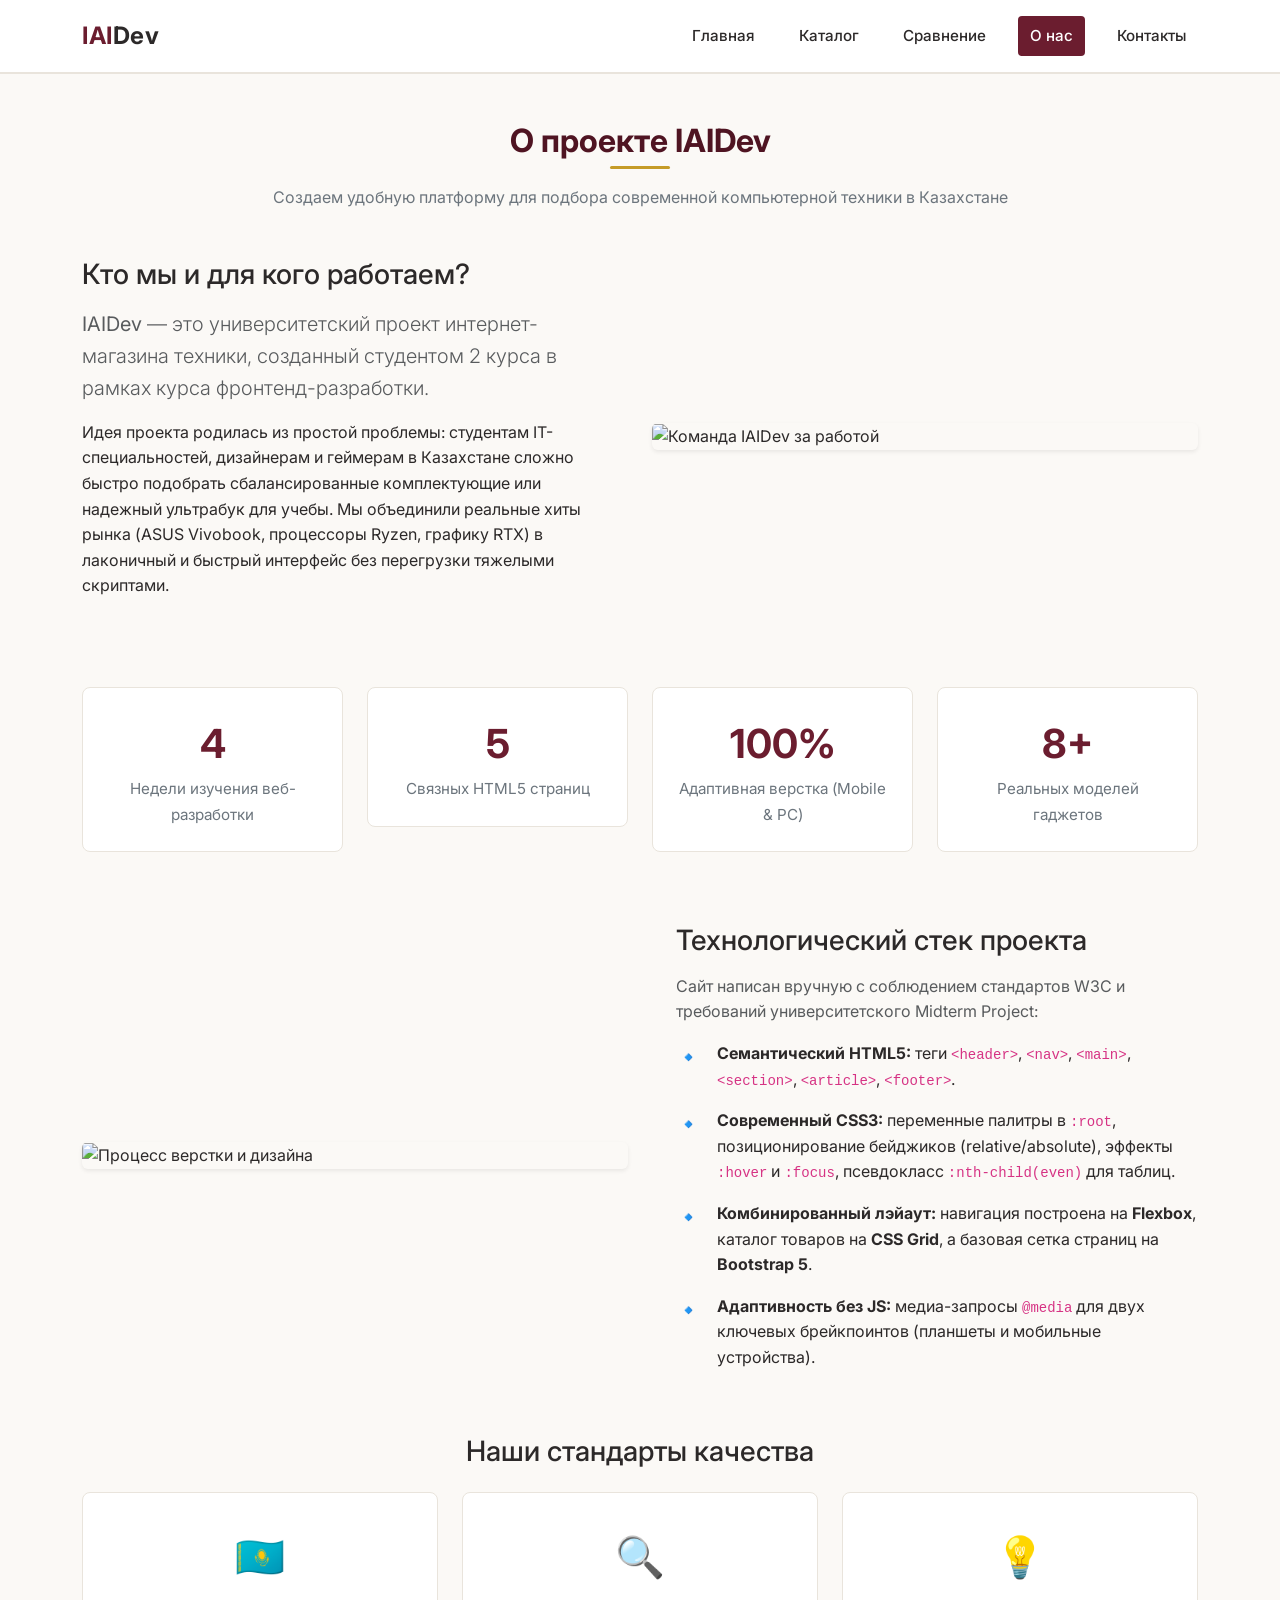
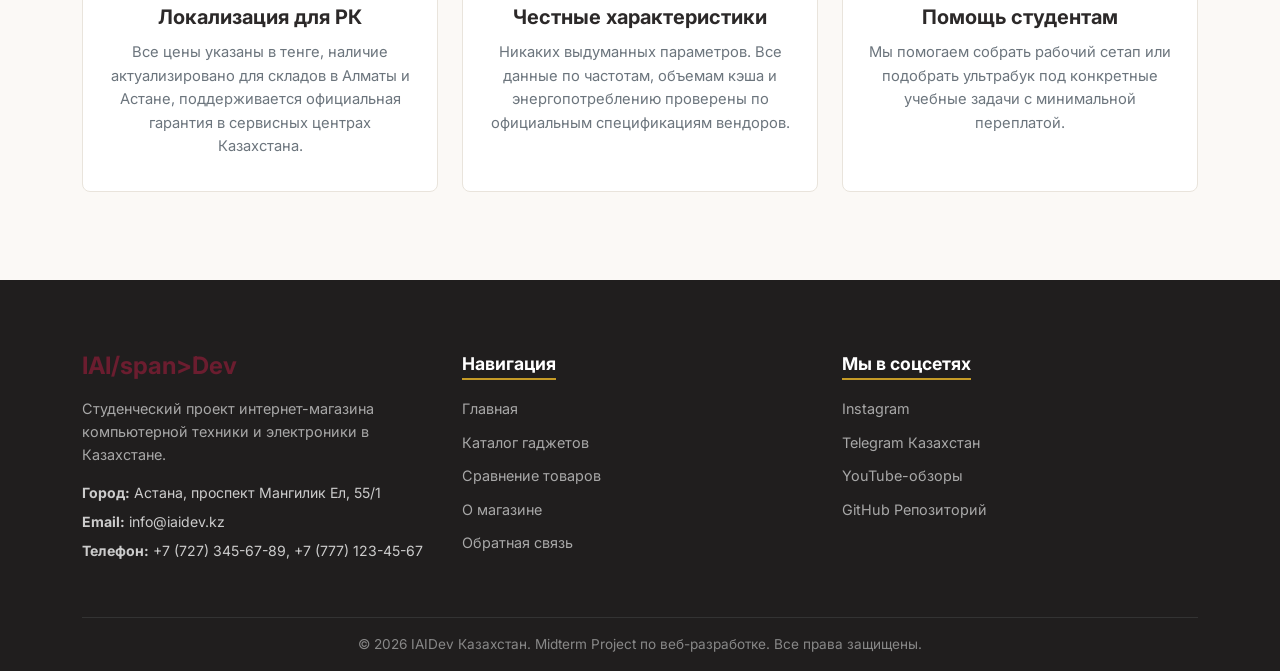
==== about.html @ 17c0a3ce "Add about, contact, comparison pages" ====
<!DOCTYPE html>
<html lang="ru">
<head>
    <meta charset="UTF-8">
    <meta name="viewport" content="width=device-width, initial-scale=1.0">
    <title>О магазине — IAIDev Казахстан</title>
    <link rel="preconnect" href="https://fonts.googleapis.com">
    <link rel="preconnect" href="https://fonts.gstatic.com" crossorigin>
    <link href="https://fonts.googleapis.com/css2?family=Inter:wght@400;500;600;700&display=swap" rel="stylesheet">
    <link href="https://cdn.jsdelivr.net/npm/bootstrap@5.3.3/dist/css/bootstrap.min.css" rel="stylesheet">
    <link rel="stylesheet" href="css/style.css">
</head>
<body>

    <header class="site-header">
        <div class="container header-container">
            <a href="index.html" class="logo">
                <span class="logo-accent">IAI</span>Dev
            </a>
            <nav class="main-nav">
                <ul class="nav-list">
                    <li class="nav-item"><a href="index.html" class="nav-link">Главная</a></li>
                    <li class="nav-item"><a href="catalog.html" class="nav-link">Каталог</a></li>
                    <li class="nav-item"><a href="compare.html" class="nav-link">Сравнение</a></li>
                    <li class="nav-item"><a href="about.html" class="nav-link active">О нас</a></li>
                    <li class="nav-item"><a href="contact.html" class="nav-link">Контакты</a></li>
                </ul>
            </nav>
        </div>
    </header>

    <main class="py-5">
        <div class="container">
            
            <div class="section-heading text-center mb-5">
                <h1 class="section-title">О проекте IAIDev</h1>
                <p class="section-subtitle">
                    Создаем удобную платформу для подбора современной компьютерной техники в Казахстане
                </p>
            </div>

            <section class="about-intro mb-5">
                <div class="row align-items-center g-4">
                    <div class="col-12 col-lg-6">
                        <div class="pe-lg-4">
                            <h2 class="h3 mb-3 text-burgundy">Кто мы и для кого работаем?</h2>
                            <p class="lead text-muted">
                                <strong>IAIDev</strong> — это университетский проект интернет-магазина техники, созданный студентом 2 курса в рамках курса фронтенд-разработки.
                            </p>
                            <p>
                                Идея проекта родилась из простой проблемы: студентам IT-специальностей, дизайнерам и геймерам в Казахстане сложно быстро подобрать сбалансированные комплектующие или надежный ультрабук для учебы. Мы объединили реальные хиты рынка (ASUS Vivobook, процессоры Ryzen, графику RTX) в лаконичный и быстрый интерфейс без перегрузки тяжелыми скриптами.
                            </p>
                        </div>
                    </div>
                    <div class="col-12 col-lg-6">
                        <div class="about-image-wrap rounded overflow-hidden shadow-sm">
                            <img src="https://images.unsplash.com/photo-1522071820081-009f0129c71c?auto=format&fit=crop&w=600&q=80" 
                                 alt="Команда IAIDev за работой" 
                                 class="img-fluid w-100" 
                                 loading="lazy">
                        </div>
                    </div>
                </div>
            </section>

            <section class="project-stats py-4 mb-5">
                <div class="row g-4">
                    <div class="col-6 col-md-3">
                        <div class="stat-box">
                            <span class="stat-number">4</span>
                            <span class="stat-text">Недели изучения веб-разработки</span>
                        </div>
                    </div>
                    <div class="col-6 col-md-3">
                        <div class="stat-box">
                            <span class="stat-number">5</span>
                            <span class="stat-text">Связных HTML5 страниц</span>
                        </div>
                    </div>
                    <div class="col-6 col-md-3">
                        <div class="stat-box">
                            <span class="stat-number">100%</span>
                            <span class="stat-text">Адаптивная верстка (Mobile & PC)</span>
                        </div>
                    </div>
                    <div class="col-6 col-md-3">
                        <div class="stat-box">
                            <span class="stat-number">8+</span>
                            <span class="stat-text">Реальных моделей гаджетов</span>
                        </div>
                    </div>
                </div>
            </section>

            <section class="tech-principles mb-5">
                <div class="row g-4 align-items-center flex-lg-row-reverse">
                    <div class="col-12 col-lg-6">
                        <div class="ps-lg-4">
                            <h2 class="h3 mb-3 text-burgundy">Технологический стек проекта</h2>
                            <p class="text-muted">
                                Сайт написан вручную с соблюдением стандартов W3C и требований университетского Midterm Project:
                            </p>
                            <ul class="list-unstyled">
                                <li class="mb-3 d-flex align-items-start">
                                    <span class="me-3 fs-5">🔹</span>
                                    <div>
                                        <strong>Семантический HTML5:</strong> теги <code>&lt;header&gt;</code>, <code>&lt;nav&gt;</code>, <code>&lt;main&gt;</code>, <code>&lt;section&gt;</code>, <code>&lt;article&gt;</code>, <code>&lt;footer&gt;</code>.
                                    </div>
                                </li>
                                <li class="mb-3 d-flex align-items-start">
                                    <span class="me-3 fs-5">🔹</span>
                                    <div>
                                        <strong>Современный CSS3:</strong> переменные палитры в <code>:root</code>, позиционирование бейджиков (relative/absolute), эффекты <code>:hover</code> и <code>:focus</code>, псевдокласс <code>:nth-child(even)</code> для таблиц.
                                    </div>
                                </li>
                                <li class="mb-3 d-flex align-items-start">
                                    <span class="me-3 fs-5">🔹</span>
                                    <div>
                                        <strong>Комбинированный лэйаут:</strong> навигация построена на <strong>Flexbox</strong>, каталог товаров на <strong>CSS Grid</strong>, а базовая сетка страниц на <strong>Bootstrap 5</strong>.
                                    </div>
                                </li>
                                <li class="mb-3 d-flex align-items-start">
                                    <span class="me-3 fs-5">🔹</span>
                                    <div>
                                        <strong>Адаптивность без JS:</strong> медиа-запросы <code>@media</code> для двух ключевых брейкпоинтов (планшеты и мобильные устройства).
                                    </div>
                                </li>
                            </ul>
                        </div>
                    </div>
                    <div class="col-12 col-lg-6">
                        <div class="about-image-wrap rounded overflow-hidden shadow-sm">
                            <img src="https://images.unsplash.com/photo-1531403009284-440f080d1e12?auto=format&fit=crop&w=600&q=80" 
                                 alt="Процесс верстки и дизайна" 
                                 class="img-fluid w-100" 
                                 loading="lazy">
                        </div>
                    </div>
                </div>
            </section>

            <section class="values-section">
                <div class="section-heading text-center mb-4">
                    <h2 class="h3">Наши стандарты качества</h2>
                </div>
                <div class="row g-4">
                    <div class="col-12 col-md-4">
                        <div class="about-card text-center">
                            <div class="feature-icon">🇰🇿</div>
                            <h3 class="feature-title">Локализация для РК</h3>
                            <p class="feature-text">Все цены указаны в тенге, наличие актуализировано для складов в Алматы и Астане, поддерживается официальная гарантия в сервисных центрах Казахстана.</p>
                        </div>
                    </div>
                    <div class="col-12 col-md-4">
                        <div class="about-card text-center">
                            <div class="feature-icon">🔍</div>
                            <h3 class="feature-title">Честные характеристики</h3>
                            <p class="feature-text">Никаких выдуманных параметров. Все данные по частотам, объемам кэша и энергопотреблению проверены по официальным спецификациям вендоров.</p>
                        </div>
                    </div>
                    <div class="col-12 col-md-4">
                        <div class="about-card text-center">
                            <div class="feature-icon">💡</div>
                            <h3 class="feature-title">Помощь студентам</h3>
                            <p class="feature-text">Мы помогаем собрать рабочий сетап или подобрать ультрабук под конкретные учебные задачи с минимальной переплатой.</p>
                        </div>
                    </div>
                </div>
            </section>

        </div>
    </main>

    <footer class="site-footer">
        <div class="container">
            <div class="row g-4 py-5">
                <div class="col-12 col-md-4">
                    <h4 class="footer-brand"><span class="logo-accent">IAI/span>Dev</h4>
                    <p class="footer-desc">
                        Студенческий проект интернет-магазина компьютерной техники и электроники в Казахстане.
                    </p>
                    <p class="footer-contact"><strong>Город:</strong> Астана, проспект Мангилик Ел, 55/1</p>
                    <p class="footer-contact"><strong>Email:</strong> info@iaidev.kz</p>
                    <p class="footer-contact"><strong>Телефон:</strong> +7 (727) 345-67-89, +7 (777) 123-45-67</p>
                </div>
                <div class="col-6 col-md-4">
                    <h5 class="footer-title">Навигация</h5>
                    <ul class="footer-links">
                        <li><a href="index.html">Главная</a></li>
                        <li><a href="catalog.html">Каталог гаджетов</a></li>
                        <li><a href="compare.html">Сравнение товаров</a></li>
                        <li><a href="about.html">О магазине</a></li>
                        <li><a href="contact.html">Обратная связь</a></li>
                    </ul>
                </div>
                <div class="col-6 col-md-4">
                    <h5 class="footer-title">Мы в соцсетях</h5>
                    <ul class="footer-links">
                        <li><a href="https://instagram.com" target="_blank" rel="noopener">Instagram</a></li>
                        <li><a href="https://t.me" target="_blank" rel="noopener">Telegram Казахстан</a></li>
                        <li><a href="https://youtube.com" target="_blank" rel="noopener">YouTube-обзоры</a></li>
                        <li><a href="https://github.com" target="_blank" rel="noopener">GitHub Репозиторий</a></li>
                    </ul>
                </div>
            </div>
            <div class="footer-bottom text-center py-3">
                <p class="mb-0">© 2026 IAIDev Казахстан. Midterm Project по веб-разработке. Все права защищены.</p>
            </div>
        </div>
    </footer>

</body>
</html>
---- css/style.css ----
/* ==========================================================================
   1. ПЕРЕМЕННЫЕ И БАЗОВЫЕ НАСТРОЙКИ
   ========================================================================== */
:root {
    /* Цветовая палитра проекта */
    --color-primary: #6b1d2f;        /* Благородный бургунди */
    --color-primary-dark: #4f1422;   /* Темный бургунди для hover-состояний */
    --color-accent: #c59b27;         /* Песочно-золотой акцент */
    --color-bg-light: #fbf9f6;       /* Мягкий светлый/кремовый фон */
    --color-text-dark: #2c2929;      /* Глубокий темно-серый цвет для чтения */
    --color-text-muted: #6c757d;     /* Приглушенный серый текст */
    --color-border: #e9e4dc;         /* Цвет рамок и разделителей */
    --color-white: #ffffff;          /* Чистый белый цвет */

    /* Типографика и геометрия */
    --font-main: 'Inter', sans-serif;
    --border-radius: 8px;
    --transition-speed: 0.25s;
}

/* Сброс и базовые стили документа */
*, *::before, *::after {
    box-sizing: border-box;
}

body {
    font-family: var(--font-main);
    color: var(--color-text-dark);
    background-color: var(--color-bg-light);
    line-height: 1.6;
    margin: 0;
    padding: 0;
}

/* Заголовки */
h1, h2, h3, h4, h5, h6 {
    color: var(--color-text-dark);
    font-weight: 700;
}

a {
    color: var(--color-primary);
    text-decoration: none;
    transition: color var(--transition-speed) ease;
}

a:hover, a:focus {
    color: var(--color-primary-dark);
}

/* ==========================================================================
   2. ШАПКА И НАВИГАЦИЯ (FLEXBOX)
   ========================================================================== */
.site-header {
    background-color: var(--color-white);
    border-bottom: 2px solid var(--color-border);
    position: sticky;
    top: 0;
    z-index: 1000;
}

/* Flex-контейнер для логотипа и меню */
.header-container {
    display: flex;
    justify-content: space-between;
    align-items: center;
    padding-top: 1rem;
    padding-bottom: 1rem;
}

.logo {
    font-size: 1.5rem;
    font-weight: 700;
    color: var(--color-text-dark);
    letter-spacing: 0.5px;
}

.logo:hover {
    color: var(--color-text-dark);
}

.logo-accent {
    color: var(--color-primary);
}

/* Flex-меню навигации */
.nav-list {
    display: flex;
    list-style: none;
    margin: 0;
    padding: 0;
    gap: 1.25rem;
    align-items: center;
}

.nav-link {
    font-size: 0.95rem;
    font-weight: 500;
    color: var(--color-text-dark);
    padding: 0.5rem 0.75rem;
    border-radius: 4px;
    transition: all var(--transition-speed) ease;
}

.nav-link:hover, 
.nav-link:focus {
    color: var(--color-primary);
    background-color: rgba(107, 29, 47, 0.08);
}

.nav-link.active {
    color: var(--color-white);
    background-color: var(--color-primary);
}

/* ==========================================================================
   3. КНОПКИ (BUTTONS)
   ========================================================================== */
.btn-burgundy {
    background-color: var(--color-primary);
    color: var(--color-white);
    border: 2px solid var(--color-primary);
    border-radius: var(--border-radius);
    padding: 0.6rem 1.4rem;
    font-weight: 600;
    display: inline-block;
    transition: all var(--transition-speed) ease;
}

.btn-burgundy:hover, 
.btn-burgundy:focus {
    background-color: var(--color-primary-dark);
    border-color: var(--color-primary-dark);
    color: var(--color-white);
    transform: translateY(-2px);
    box-shadow: 0 4px 10px rgba(107, 29, 47, 0.25);
}

.btn-outline-burgundy {
    background-color: transparent;
    color: var(--color-primary);
    border: 2px solid var(--color-primary);
    border-radius: var(--border-radius);
    padding: 0.6rem 1.4rem;
    font-weight: 600;
    display: inline-block;
    transition: all var(--transition-speed) ease;
}

.btn-outline-burgundy:hover, 
.btn-outline-burgundy:focus {
    background-color: var(--color-primary);
    color: var(--color-white);
    transform: translateY(-2px);
    box-shadow: 0 4px 10px rgba(107, 29, 47, 0.2);
}

/* ==========================================================================
   4. СЕКЦИИ И ТИПОГРАФИКА
   ========================================================================== */
.hero-section {
    background: linear-gradient(135deg, rgba(107, 29, 47, 0.08) 0%, rgba(197, 155, 39, 0.08) 100%);
    padding: 5rem 1rem;
    border-bottom: 1px solid var(--color-border);
}

.hero-title {
    font-size: 2.75rem;
    margin-bottom: 1rem;
    color: var(--color-primary-dark);
}

.hero-subtitle {
    font-size: 1.2rem;
    color: var(--color-text-muted);
    max-width: 650px;
    margin: 0 auto 2rem auto;
}

.hero-actions {
    display: flex;
    gap: 1rem;
    justify-content: center;
    flex-wrap: wrap;
}

.section-title {
    font-size: 2rem;
    color: var(--color-primary-dark);
    position: relative;
    display: inline-block;
    padding-bottom: 0.5rem;
}

.section-title::after {
    content: '';
    position: absolute;
    bottom: 0;
    left: 50%;
    transform: translateX(-50%);
    width: 60px;
    height: 3px;
    background-color: var(--color-accent);
    border-radius: 2px;
}

.section-subtitle {
    color: var(--color-text-muted);
    font-size: 1rem;
    margin-top: 0.5rem;
}

/* ==========================================================================
   5. КАРТОЧКА ТОВАРА И ПОЗИЦИОНИРОВАНИЕ (RELATIVE / ABSOLUTE)
   ========================================================================== */
.product-card {
    position: relative; /* Для абсолютного позиционирования бейджа */
    background-color: var(--color-white);
    border: 1px solid var(--color-border);
    border-radius: var(--border-radius);
    padding: 1.25rem;
    display: flex;
    flex-direction: column;
    height: 100%;
    transition: transform var(--transition-speed) ease, box-shadow var(--transition-speed) ease;
}

.product-card:hover {
    transform: translateY(-5px);
    box-shadow: 0 8px 20px rgba(0, 0, 0, 0.08);
}

/* Бейджики: абсолютное позиционирование */
.product-badge {
    position: absolute;
    top: 15px;
    left: 15px;
    z-index: 5;
    padding: 0.3rem 0.6rem;
    font-size: 0.75rem;
    font-weight: 700;
    letter-spacing: 0.5px;
    border-radius: 4px;
    text-transform: uppercase;
}

.badge-hit {
    background-color: var(--color-primary);
    color: var(--color-white);
}

.badge-sale {
    background-color: var(--color-accent);
    color: var(--color-white);
}

.product-image-wrap {
    overflow: hidden;
    border-radius: 6px;
    background-color: #f4f4f4;
    text-align: center;
    margin-bottom: 1rem;
}

.product-image {
    width: 100%;
    height: 200px;
    object-fit: cover;
    transition: transform var(--transition-speed) ease;
}

.product-card:hover .product-image {
    transform: scale(1.03);
}

.product-info {
    display: flex;
    flex-direction: column;
    flex-grow: 1;
}

.product-category {
    font-size: 0.8rem;
    color: var(--color-accent);
    text-transform: uppercase;
    font-weight: 600;
    margin-bottom: 0.25rem;
}

.product-title {
    font-size: 1.15rem;
    margin-bottom: 0.5rem;
}

.product-desc {
    font-size: 0.88rem;
    color: var(--color-text-muted);
    flex-grow: 1;
    margin-bottom: 1rem;
}

.product-footer {
    display: flex;
    justify-content: space-between;
    align-items: center;
    margin-top: auto;
    padding-top: 0.75rem;
    border-top: 1px dashed var(--color-border);
}

.product-price {
    font-size: 1.25rem;
    font-weight: 700;
    color: var(--color-primary);
}

/* ==========================================================================
   6. СЕТКА КАТАЛОГА (CSS GRID)
   ========================================================================== */
.catalog-grid {
    display: grid;
    grid-template-columns: repeat(auto-fill, minmax(260px, 1fr));
    gap: 1.75rem;
}

.filter-badge-list {
    display: flex;
    gap: 0.5rem;
    flex-wrap: wrap;
    margin-bottom: 2rem;
}

.filter-badge {
    padding: 0.4rem 1rem;
    border-radius: 20px;
    border: 1px solid var(--color-border);
    background-color: var(--color-white);
    font-size: 0.85rem;
    font-weight: 500;
    color: var(--color-text-dark);
    cursor: pointer;
    transition: all var(--transition-speed) ease;
}

.filter-badge:hover, 
.filter-badge.active {
    background-color: var(--color-primary);
    color: var(--color-white);
    border-color: var(--color-primary);
}

/* ==========================================================================
   7. ТАБЛИЦА СРАВНЕНИЯ (:NTH-CHILD)
   ========================================================================== */
.compare-table-wrapper {
    background-color: var(--color-white);
    border-radius: var(--border-radius);
    border: 1px solid var(--color-border);
    overflow-x: auto;
    box-shadow: 0 4px 12px rgba(0, 0, 0, 0.03);
}

.compare-table {
    width: 100%;
    margin-bottom: 0;
    border-collapse: collapse;
}

.compare-table th, 
.compare-table td {
    padding: 1rem 1.25rem;
    vertical-align: middle;
    border: 1px solid var(--color-border);
}

.compare-table thead th {
    background-color: var(--color-primary);
    color: var(--color-white);
    font-weight: 600;
    text-align: center;
}

.compare-table thead th:first-child {
    text-align: left;
    background-color: var(--color-primary-dark);
}

/* Эффект чередования строк (:nth-child) */
.compare-table tbody tr:nth-child(even) {
    background-color: rgba(107, 29, 47, 0.03);
}

.compare-table tbody tr:hover {
    background-color: rgba(197, 155, 39, 0.08);
}

.param-title {
    font-weight: 600;
    color: var(--color-text-dark);
    background-color: var(--color-bg-light);
}

/* ==========================================================================
   8. ФОРМА ОБРАТНОЙ СВЯЗИ (:FOCUS)
   ========================================================================== */
.contact-card {
    background-color: var(--color-white);
    border: 1px solid var(--color-border);
    border-radius: var(--border-radius);
    padding: 2.5rem;
    box-shadow: 0 4px 15px rgba(0, 0, 0, 0.04);
}

.form-label {
    font-weight: 600;
    font-size: 0.9rem;
    margin-bottom: 0.4rem;
}

.form-control, .form-select {
    border: 1px solid var(--color-border);
    border-radius: 6px;
    padding: 0.65rem 0.9rem;
    font-size: 0.95rem;
    transition: border-color var(--transition-speed) ease, box-shadow var(--transition-speed) ease;
}

/* Стилизация :focus для полей формы */
.form-control:focus, 
.form-select:focus {
    border-color: var(--color-primary);
    box-shadow: 0 0 0 0.2rem rgba(107, 29, 47, 0.2);
    outline: none;
}

/* ==========================================================================
   9. БЛОКИ ПРЕИМУЩЕСТВ И «О НАС»
   ========================================================================== */
.feature-box, .about-card {
    background-color: var(--color-white);
    border: 1px solid var(--color-border);
    border-radius: var(--border-radius);
    padding: 2rem 1.5rem;
    height: 100%;
    transition: transform var(--transition-speed) ease;
}

.feature-box:hover, .about-card:hover {
    transform: translateY(-4px);
}

.feature-icon {
    font-size: 2.5rem;
    margin-bottom: 1rem;
}

.feature-title {
    font-size: 1.25rem;
    margin-bottom: 0.75rem;
}

.feature-text {
    color: var(--color-text-muted);
    font-size: 0.92rem;
    margin-bottom: 0;
}

/* Статистика на странице «О нас» */
.stat-box {
    text-align: center;
    padding: 1.5rem;
    background-color: var(--color-white);
    border: 1px solid var(--color-border);
    border-radius: var(--border-radius);
}

.stat-number {
    font-size: 2.5rem;
    font-weight: 700;
    color: var(--color-primary);
    display: block;
}

.stat-text {
    font-size: 0.95rem;
    color: var(--color-text-muted);
}

/* ==========================================================================
   10. ПОДВАЛ (FOOTER)
   ========================================================================== */
.site-footer {
    background-color: #201e1e;
    color: #e5e5e5;
    margin-top: 4rem;
}

.footer-brand {
    color: var(--color-white);
    margin-bottom: 1rem;
}

.footer-desc {
    color: #a8a8a8;
    font-size: 0.9rem;
}

.footer-contact {
    color: #cccccc;
    font-size: 0.88rem;
    margin-bottom: 0.4rem;
}

.footer-title {
    color: var(--color-white);
    font-size: 1.1rem;
    margin-bottom: 1rem;
    border-bottom: 2px solid var(--color-accent);
    display: inline-block;
    padding-bottom: 0.25rem;
}

.footer-links {
    list-style: none;
    padding: 0;
    margin: 0;
}

.footer-links li {
    margin-bottom: 0.5rem;
}

.footer-links a {
    color: #a8a8a8;
    font-size: 0.9rem;
    transition: color var(--transition-speed) ease;
}

.footer-links a:hover, 
.footer-links a:focus {
    color: var(--color-accent);
    padding-left: 4px;
}

.footer-bottom {
    border-top: 1px solid #333333;
    color: #888888;
    font-size: 0.85rem;
}

/* ==========================================================================
   11. КАСТОМНЫЕ МЕДИА-ЗАПРОСЫ (@MEDIA BREAKPOINTS)
   ========================================================================== */

/* Брейкпоинт 1: Планшеты (экраны до 768px) */
@media (max-width: 768px) {
    .header-container {
        flex-direction: column;
        gap: 1rem;
        text-align: center;
    }

    .nav-list {
        flex-wrap: wrap;
        justify-content: center;
        gap: 0.5rem;
    }

    .hero-title {
        font-size: 2rem;
    }

    .hero-subtitle {
        font-size: 1rem;
    }

    .hero-actions {
        flex-direction: column;
        align-items: stretch;
    }

    .contact-card {
        padding: 1.5rem;
    }
}

/* Брейкпоинт 2: Смартфоны (экраны до 576px) */
@media (max-width: 576px) {
    .section-title {
        font-size: 1.6rem;
    }

    .nav-link {
        font-size: 0.85rem;
        padding: 0.4rem 0.6rem;
    }

    .product-price {
        font-size: 1.1rem;
    }

    .btn-burgundy, .btn-outline-burgundy {
        width: 100%;
        text-align: center;
    }
}
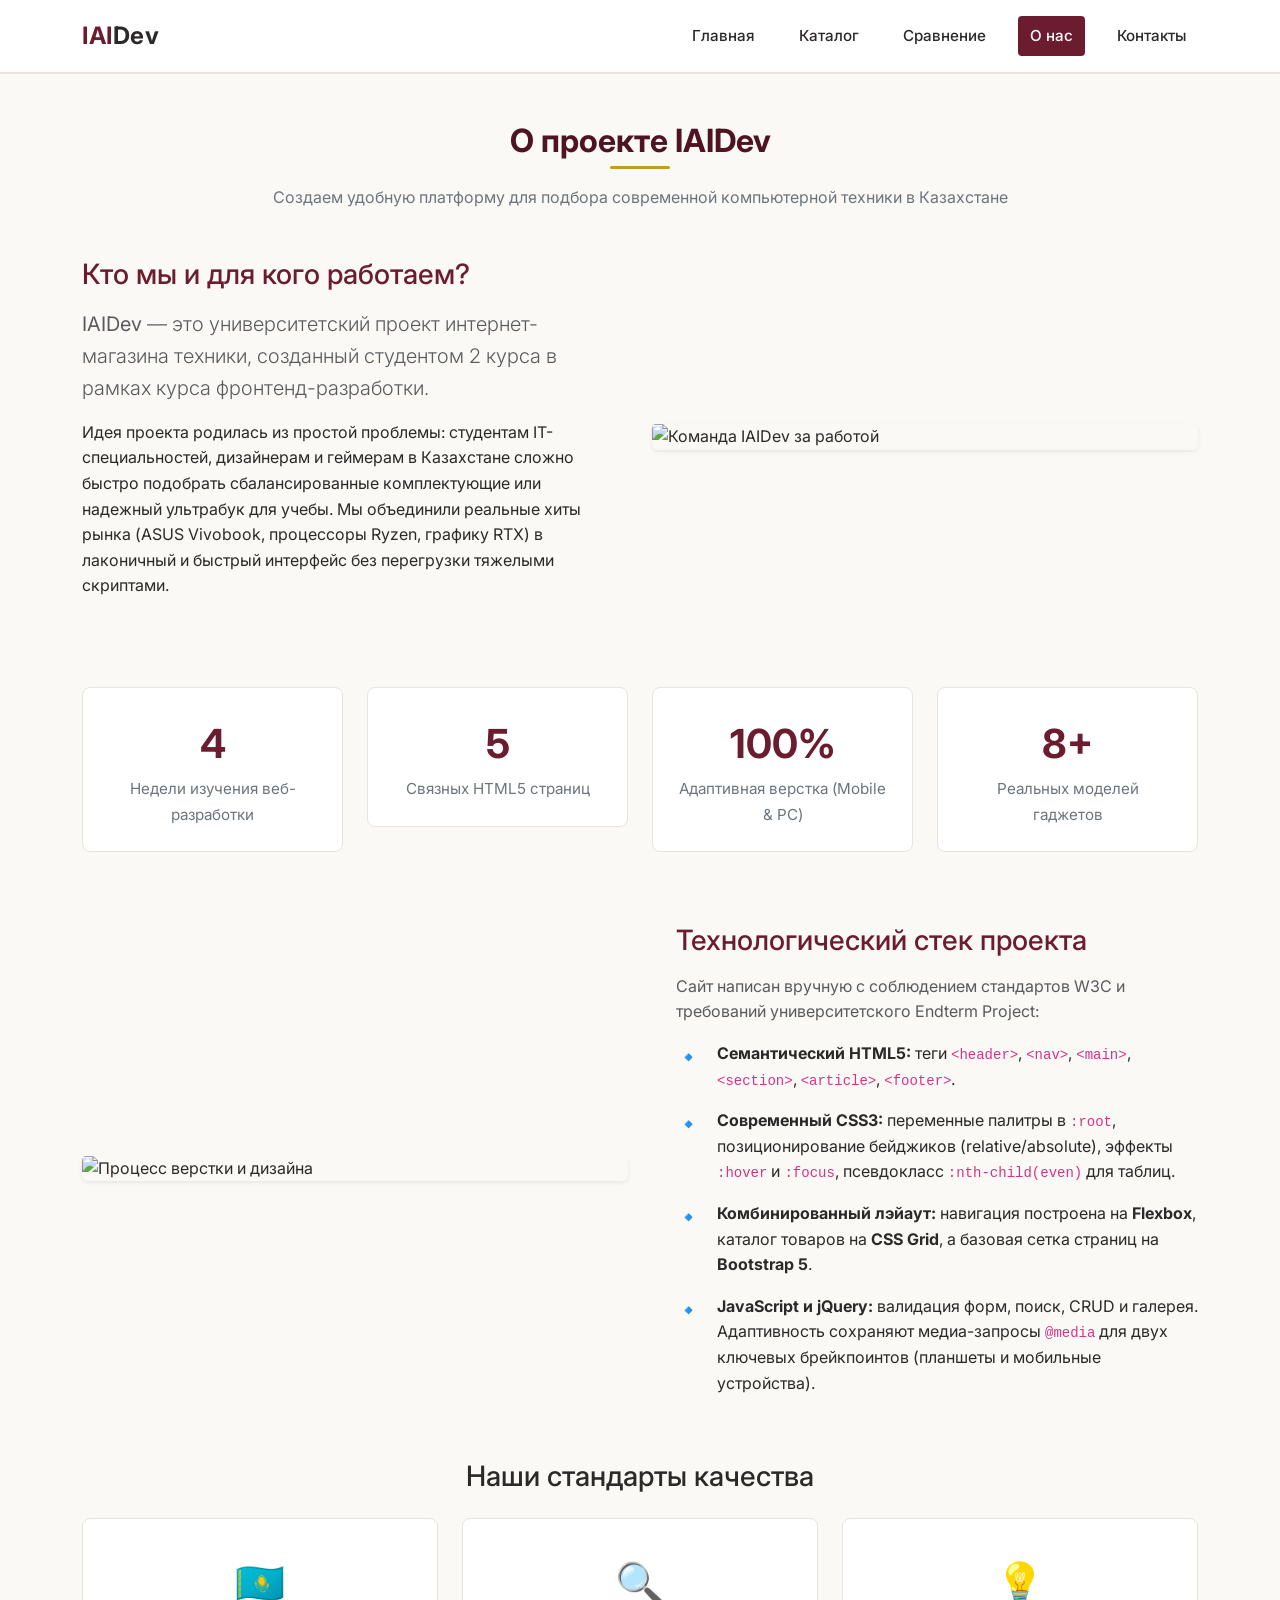
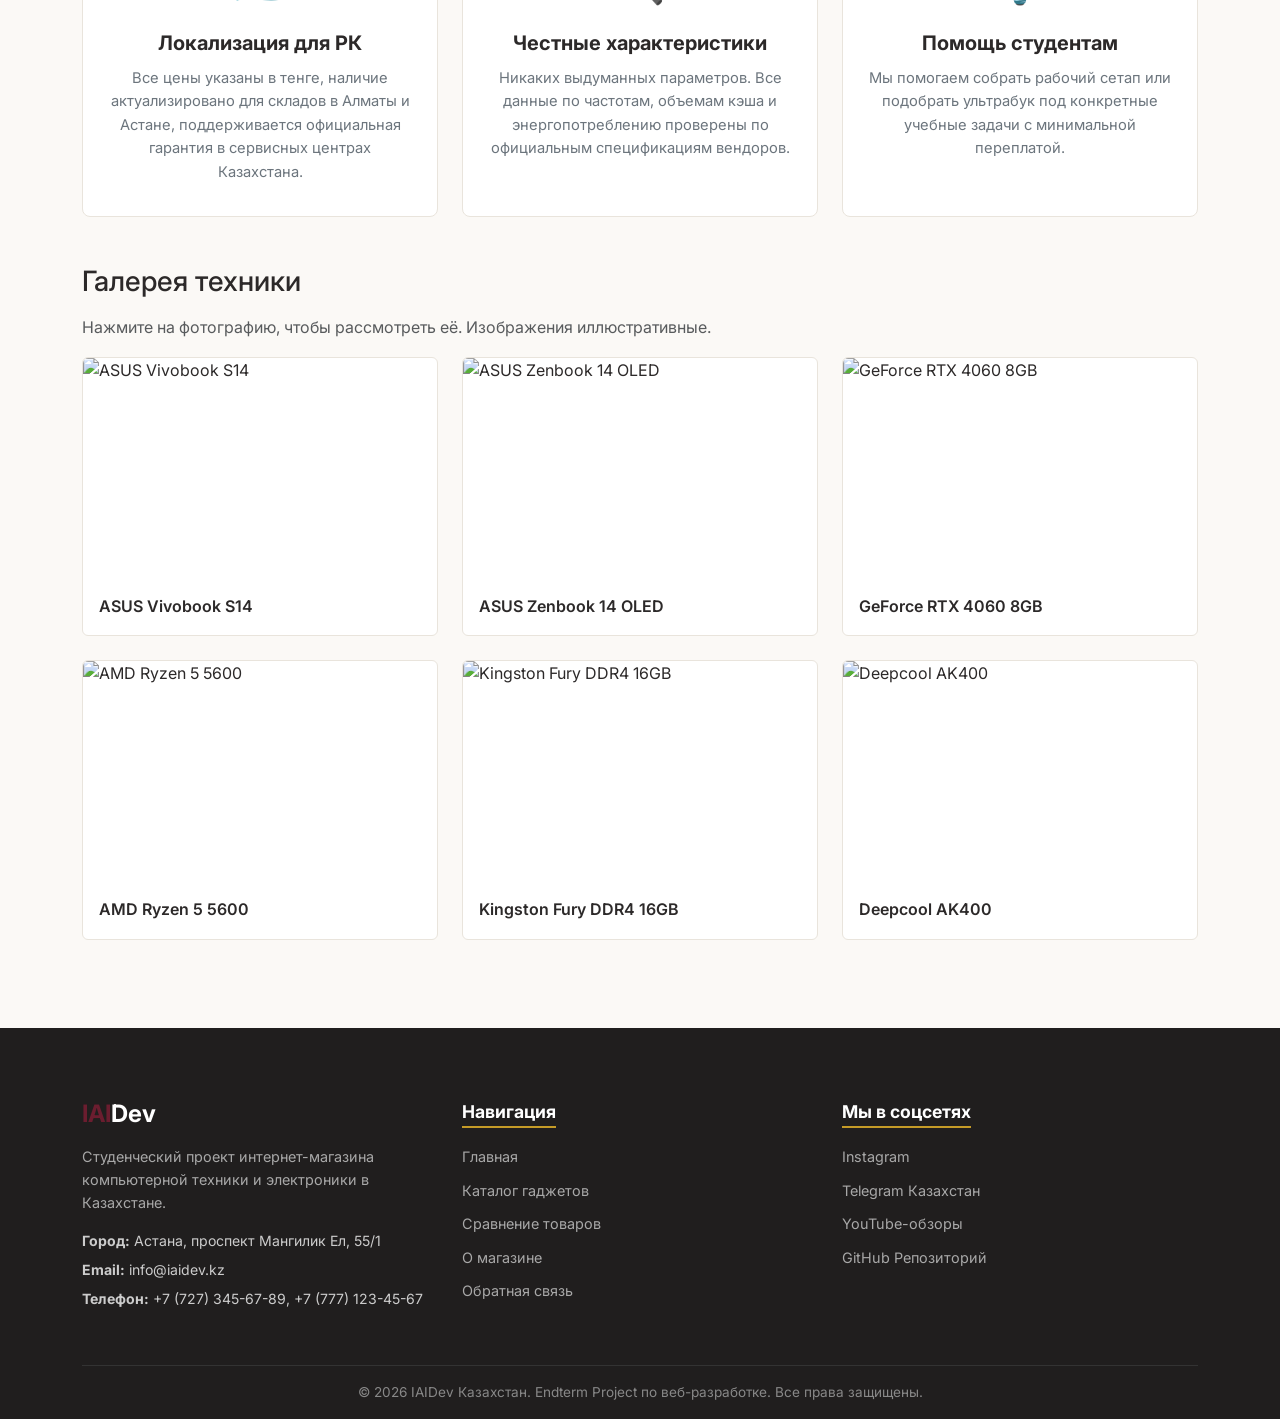
==== commit 7e0fb7af: "Add search, forms, list, gallery" ====
--- a/about.html
+++ b/about.html
@@ -98,7 +98,7 @@
                         <div class="ps-lg-4">
                             <h2 class="h3 mb-3 text-burgundy">Технологический стек проекта</h2>
                             <p class="text-muted">
-                                Сайт написан вручную с соблюдением стандартов W3C и требований университетского Midterm Project:
+                                Сайт написан вручную с соблюдением стандартов W3C и требований университетского Endterm Project:
                             </p>
                             <ul class="list-unstyled">
                                 <li class="mb-3 d-flex align-items-start">
@@ -122,7 +122,7 @@
                                 <li class="mb-3 d-flex align-items-start">
                                     <span class="me-3 fs-5">🔹</span>
                                     <div>
-                                        <strong>Адаптивность без JS:</strong> медиа-запросы <code>@media</code> для двух ключевых брейкпоинтов (планшеты и мобильные устройства).
+                                        <strong>JavaScript и jQuery:</strong> валидация форм, поиск, CRUD и галерея. Адаптивность сохраняют медиа-запросы <code>@media</code> для двух ключевых брейкпоинтов (планшеты и мобильные устройства).
                                     </div>
                                 </li>
                             </ul>
@@ -168,6 +168,67 @@
                 </div>
             </section>
 
+
+            <section class="mt-5" aria-labelledby="galleryTitle">
+                <h2 id="galleryTitle" class="h3 mb-3">Галерея техники</h2>
+                <p class="text-muted">Нажмите на фотографию, чтобы рассмотреть её. Изображения иллюстративные.</p>
+                <div class="row g-4">
+                    <div class="col-12 col-sm-6 col-lg-4">
+                        <button type="button" class="gallery-item card w-100 h-100 text-start" aria-label="Увеличить: ASUS Vivobook S14">
+                            <img src="https://images.unsplash.com/photo-1496181133206-80ce9b88a853?auto=format&fit=crop&w=600&q=80" alt="ASUS Vivobook S14" class="card-img-top gallery-thumbnail" loading="lazy">
+                            <span class="card-body fw-semibold">ASUS Vivobook S14</span>
+                        </button>
+                    </div>
+                    <div class="col-12 col-sm-6 col-lg-4">
+                        <button type="button" class="gallery-item card w-100 h-100 text-start" aria-label="Увеличить: ASUS Zenbook 14 OLED">
+                            <img src="https://images.unsplash.com/photo-1541807084-5c52b6b3adef?auto=format&fit=crop&w=600&q=80" alt="ASUS Zenbook 14 OLED" class="card-img-top gallery-thumbnail" loading="lazy">
+                            <span class="card-body fw-semibold">ASUS Zenbook 14 OLED</span>
+                        </button>
+                    </div>
+                    <div class="col-12 col-sm-6 col-lg-4">
+                        <button type="button" class="gallery-item card w-100 h-100 text-start" aria-label="Увеличить: GeForce RTX 4060 8GB">
+                            <img src="https://images.unsplash.com/photo-1591488320449-011701bb6704?auto=format&fit=crop&w=600&q=80" alt="GeForce RTX 4060 8GB" class="card-img-top gallery-thumbnail" loading="lazy">
+                            <span class="card-body fw-semibold">GeForce RTX 4060 8GB</span>
+                        </button>
+                    </div>
+                    <div class="col-12 col-sm-6 col-lg-4">
+                        <button type="button" class="gallery-item card w-100 h-100 text-start" aria-label="Увеличить: AMD Ryzen 5 5600">
+                            <img src="https://images.unsplash.com/photo-1591799264318-7e6ef8ddb7ea?auto=format&fit=crop&w=600&q=80" alt="AMD Ryzen 5 5600" class="card-img-top gallery-thumbnail" loading="lazy">
+                            <span class="card-body fw-semibold">AMD Ryzen 5 5600</span>
+                        </button>
+                    </div>
+                    <div class="col-12 col-sm-6 col-lg-4">
+                        <button type="button" class="gallery-item card w-100 h-100 text-start" aria-label="Увеличить: Kingston Fury DDR4 16GB">
+                            <img src="https://images.unsplash.com/photo-1562976540-1502c2145186?auto=format&fit=crop&w=600&q=80" alt="Kingston Fury DDR4 16GB" class="card-img-top gallery-thumbnail" loading="lazy">
+                            <span class="card-body fw-semibold">Kingston Fury DDR4 16GB</span>
+                        </button>
+                    </div>
+                    <div class="col-12 col-sm-6 col-lg-4">
+                        <button type="button" class="gallery-item card w-100 h-100 text-start" aria-label="Увеличить: Deepcool AK400">
+                            <img src="https://images.unsplash.com/photo-1587202372634-32705e3bf49c?auto=format&fit=crop&w=600&q=80" alt="Deepcool AK400" class="card-img-top gallery-thumbnail" loading="lazy">
+                            <span class="card-body fw-semibold">Deepcool AK400</span>
+                        </button>
+                    </div>
+                </div>
+            </section>
+            <div class="modal fade" id="galleryModal" tabindex="-1" aria-labelledby="galleryCaption" aria-hidden="true">
+                <div class="modal-dialog modal-lg modal-dialog-centered">
+                    <div class="modal-content">
+                        <div class="modal-header">
+                            <h2 id="galleryCaption" class="modal-title fs-5">Фотография</h2>
+                            <button type="button" class="btn-close" data-bs-dismiss="modal" aria-label="Закрыть"></button>
+                        </div>
+                        <div class="modal-body text-center">
+                            <img id="lightboxImage" class="lightbox-image" alt="">
+                            <p id="galleryCounter" class="text-muted mt-2 mb-0" aria-live="polite"></p>
+                        </div>
+                        <div class="modal-footer justify-content-between flex-nowrap">
+                            <button id="previousImage" type="button" class="btn btn-outline-burgundy" aria-label="Предыдущее фото">← Назад</button>
+                            <button id="nextImage" type="button" class="btn btn-burgundy" aria-label="Следующее фото">Вперёд →</button>
+                        </div>
+                    </div>
+                </div>
+            </div>
         </div>
     </main>
 
@@ -175,7 +236,7 @@
         <div class="container">
             <div class="row g-4 py-5">
                 <div class="col-12 col-md-4">
-                    <h4 class="footer-brand"><span class="logo-accent">IAI/span>Dev</h4>
+                    <h4 class="footer-brand"><span class="logo-accent">IAI</span>Dev</h4>
                     <p class="footer-desc">
                         Студенческий проект интернет-магазина компьютерной техники и электроники в Казахстане.
                     </p>
@@ -204,10 +265,13 @@
                 </div>
             </div>
             <div class="footer-bottom text-center py-3">
-                <p class="mb-0">© 2026 IAIDev Казахстан. Midterm Project по веб-разработке. Все права защищены.</p>
+                <p class="mb-0">© 2026 IAIDev Казахстан. Endterm Project по веб-разработке. Все права защищены.</p>
             </div>
         </div>
     </footer>
 
+    <script src="https://code.jquery.com/jquery-3.7.1.min.js"></script>
+    <script src="https://cdn.jsdelivr.net/npm/bootstrap@5.3.3/dist/js/bootstrap.bundle.min.js"></script>
+    <script src="js/script.js"></script>
 </body>
 </html>
--- a/css/style.css
+++ b/css/style.css
@@ -1,24 +1,18 @@
-/* ==========================================================================
-   1. ПЕРЕМЕННЫЕ И БАЗОВЫЕ НАСТРОЙКИ
-   ========================================================================== */
 :root {
-    /* Цветовая палитра проекта */
-    --color-primary: #6b1d2f;        /* Благородный бургунди */
-    --color-primary-dark: #4f1422;   /* Темный бургунди для hover-состояний */
-    --color-accent: #c59b27;         /* Песочно-золотой акцент */
-    --color-bg-light: #fbf9f6;       /* Мягкий светлый/кремовый фон */
-    --color-text-dark: #2c2929;      /* Глубокий темно-серый цвет для чтения */
-    --color-text-muted: #6c757d;     /* Приглушенный серый текст */
-    --color-border: #e9e4dc;         /* Цвет рамок и разделителей */
-    --color-white: #ffffff;          /* Чистый белый цвет */
-
-    /* Типографика и геометрия */
+    --color-primary: #6b1d2f;
+    --color-primary-dark: #4f1422;
+    --color-accent: #c59b27;
+    --color-bg-light: #fbf9f6;
+    --color-text-dark: #2c2929;
+    --color-text-muted: #6c757d;
+    --color-border: #e9e4dc;         
+    --color-white: #ffffff;          
+
     --font-main: 'Inter', sans-serif;
     --border-radius: 8px;
     --transition-speed: 0.25s;
 }
 
-/* Сброс и базовые стили документа */
 *, *::before, *::after {
     box-sizing: border-box;
 }
@@ -32,7 +26,6 @@
     padding: 0;
 }
 
-/* Заголовки */
 h1, h2, h3, h4, h5, h6 {
     color: var(--color-text-dark);
     font-weight: 700;
@@ -48,9 +41,6 @@
     color: var(--color-primary-dark);
 }
 
-/* ==========================================================================
-   2. ШАПКА И НАВИГАЦИЯ (FLEXBOX)
-   ========================================================================== */
 .site-header {
     background-color: var(--color-white);
     border-bottom: 2px solid var(--color-border);
@@ -59,7 +49,6 @@
     z-index: 1000;
 }
 
-/* Flex-контейнер для логотипа и меню */
 .header-container {
     display: flex;
     justify-content: space-between;
@@ -83,7 +72,6 @@
     color: var(--color-primary);
 }
 
-/* Flex-меню навигации */
 .nav-list {
     display: flex;
     list-style: none;
@@ -113,9 +101,6 @@
     background-color: var(--color-primary);
 }
 
-/* ==========================================================================
-   3. КНОПКИ (BUTTONS)
-   ========================================================================== */
 .btn-burgundy {
     background-color: var(--color-primary);
     color: var(--color-white);
@@ -155,9 +140,6 @@
     box-shadow: 0 4px 10px rgba(107, 29, 47, 0.2);
 }
 
-/* ==========================================================================
-   4. СЕКЦИИ И ТИПОГРАФИКА
-   ========================================================================== */
 .hero-section {
     background: linear-gradient(135deg, rgba(107, 29, 47, 0.08) 0%, rgba(197, 155, 39, 0.08) 100%);
     padding: 5rem 1rem;
@@ -210,11 +192,8 @@
     margin-top: 0.5rem;
 }
 
-/* ==========================================================================
-   5. КАРТОЧКА ТОВАРА И ПОЗИЦИОНИРОВАНИЕ (RELATIVE / ABSOLUTE)
-   ========================================================================== */
 .product-card {
-    position: relative; /* Для абсолютного позиционирования бейджа */
+    position: relative;
     background-color: var(--color-white);
     border: 1px solid var(--color-border);
     border-radius: var(--border-radius);
@@ -230,7 +209,6 @@
     box-shadow: 0 8px 20px rgba(0, 0, 0, 0.08);
 }
 
-/* Бейджики: абсолютное позиционирование */
 .product-badge {
     position: absolute;
     top: 15px;
@@ -314,9 +292,6 @@
     color: var(--color-primary);
 }
 
-/* ==========================================================================
-   6. СЕТКА КАТАЛОГА (CSS GRID)
-   ========================================================================== */
 .catalog-grid {
     display: grid;
     grid-template-columns: repeat(auto-fill, minmax(260px, 1fr));
@@ -349,9 +324,6 @@
     border-color: var(--color-primary);
 }
 
-/* ==========================================================================
-   7. ТАБЛИЦА СРАВНЕНИЯ (:NTH-CHILD)
-   ========================================================================== */
 .compare-table-wrapper {
     background-color: var(--color-white);
     border-radius: var(--border-radius);
@@ -385,7 +357,6 @@
     background-color: var(--color-primary-dark);
 }
 
-/* Эффект чередования строк (:nth-child) */
 .compare-table tbody tr:nth-child(even) {
     background-color: rgba(107, 29, 47, 0.03);
 }
@@ -400,9 +371,6 @@
     background-color: var(--color-bg-light);
 }
 
-/* ==========================================================================
-   8. ФОРМА ОБРАТНОЙ СВЯЗИ (:FOCUS)
-   ========================================================================== */
 .contact-card {
     background-color: var(--color-white);
     border: 1px solid var(--color-border);
@@ -425,7 +393,6 @@
     transition: border-color var(--transition-speed) ease, box-shadow var(--transition-speed) ease;
 }
 
-/* Стилизация :focus для полей формы */
 .form-control:focus, 
 .form-select:focus {
     border-color: var(--color-primary);
@@ -433,9 +400,6 @@
     outline: none;
 }
 
-/* ==========================================================================
-   9. БЛОКИ ПРЕИМУЩЕСТВ И «О НАС»
-   ========================================================================== */
 .feature-box, .about-card {
     background-color: var(--color-white);
     border: 1px solid var(--color-border);
@@ -465,7 +429,6 @@
     margin-bottom: 0;
 }
 
-/* Статистика на странице «О нас» */
 .stat-box {
     text-align: center;
     padding: 1.5rem;
@@ -486,9 +449,6 @@
     color: var(--color-text-muted);
 }
 
-/* ==========================================================================
-   10. ПОДВАЛ (FOOTER)
-   ========================================================================== */
 .site-footer {
     background-color: #201e1e;
     color: #e5e5e5;
@@ -548,11 +508,6 @@
     font-size: 0.85rem;
 }
 
-/* ==========================================================================
-   11. КАСТОМНЫЕ МЕДИА-ЗАПРОСЫ (@MEDIA BREAKPOINTS)
-   ========================================================================== */
-
-/* Брейкпоинт 1: Планшеты (экраны до 768px) */
 @media (max-width: 768px) {
     .header-container {
         flex-direction: column;
@@ -584,7 +539,6 @@
     }
 }
 
-/* Брейкпоинт 2: Смартфоны (экраны до 576px) */
 @media (max-width: 576px) {
     .section-title {
         font-size: 1.6rem;
@@ -603,4 +557,53 @@
         width: 100%;
         text-align: center;
     }
-}+}
+.text-burgundy {
+    color: var(--color-primary);
+}
+
+.gallery-item {
+    padding: 0;
+    overflow: hidden;
+    border-color: var(--color-border);
+    color: var(--color-text-dark);
+}
+
+.gallery-item:hover, .gallery-item:focus-visible {
+    border-color: var(--color-primary);
+    box-shadow: 0 4px 15px rgba(107, 29, 47, 0.15);
+}
+
+.gallery-thumbnail {
+    height: 220px;
+    object-fit: cover;
+}
+
+.lightbox-image {
+    width: 100%;
+    height: 55vh;
+    object-fit: contain;
+}
+
+#productRows td:first-child {
+    overflow-wrap: anywhere;
+    min-width: 150px;
+}
+
+.table-actions {
+    display: flex;
+    flex-wrap: wrap;
+    gap: 0.5rem;
+    min-width: 160px;
+}
+
+.product-price {
+    white-space: nowrap;
+}
+
+@media (max-width: 576px) {
+    .product-footer {
+        flex-wrap: wrap;
+        gap: 0.75rem;
+    }
+}
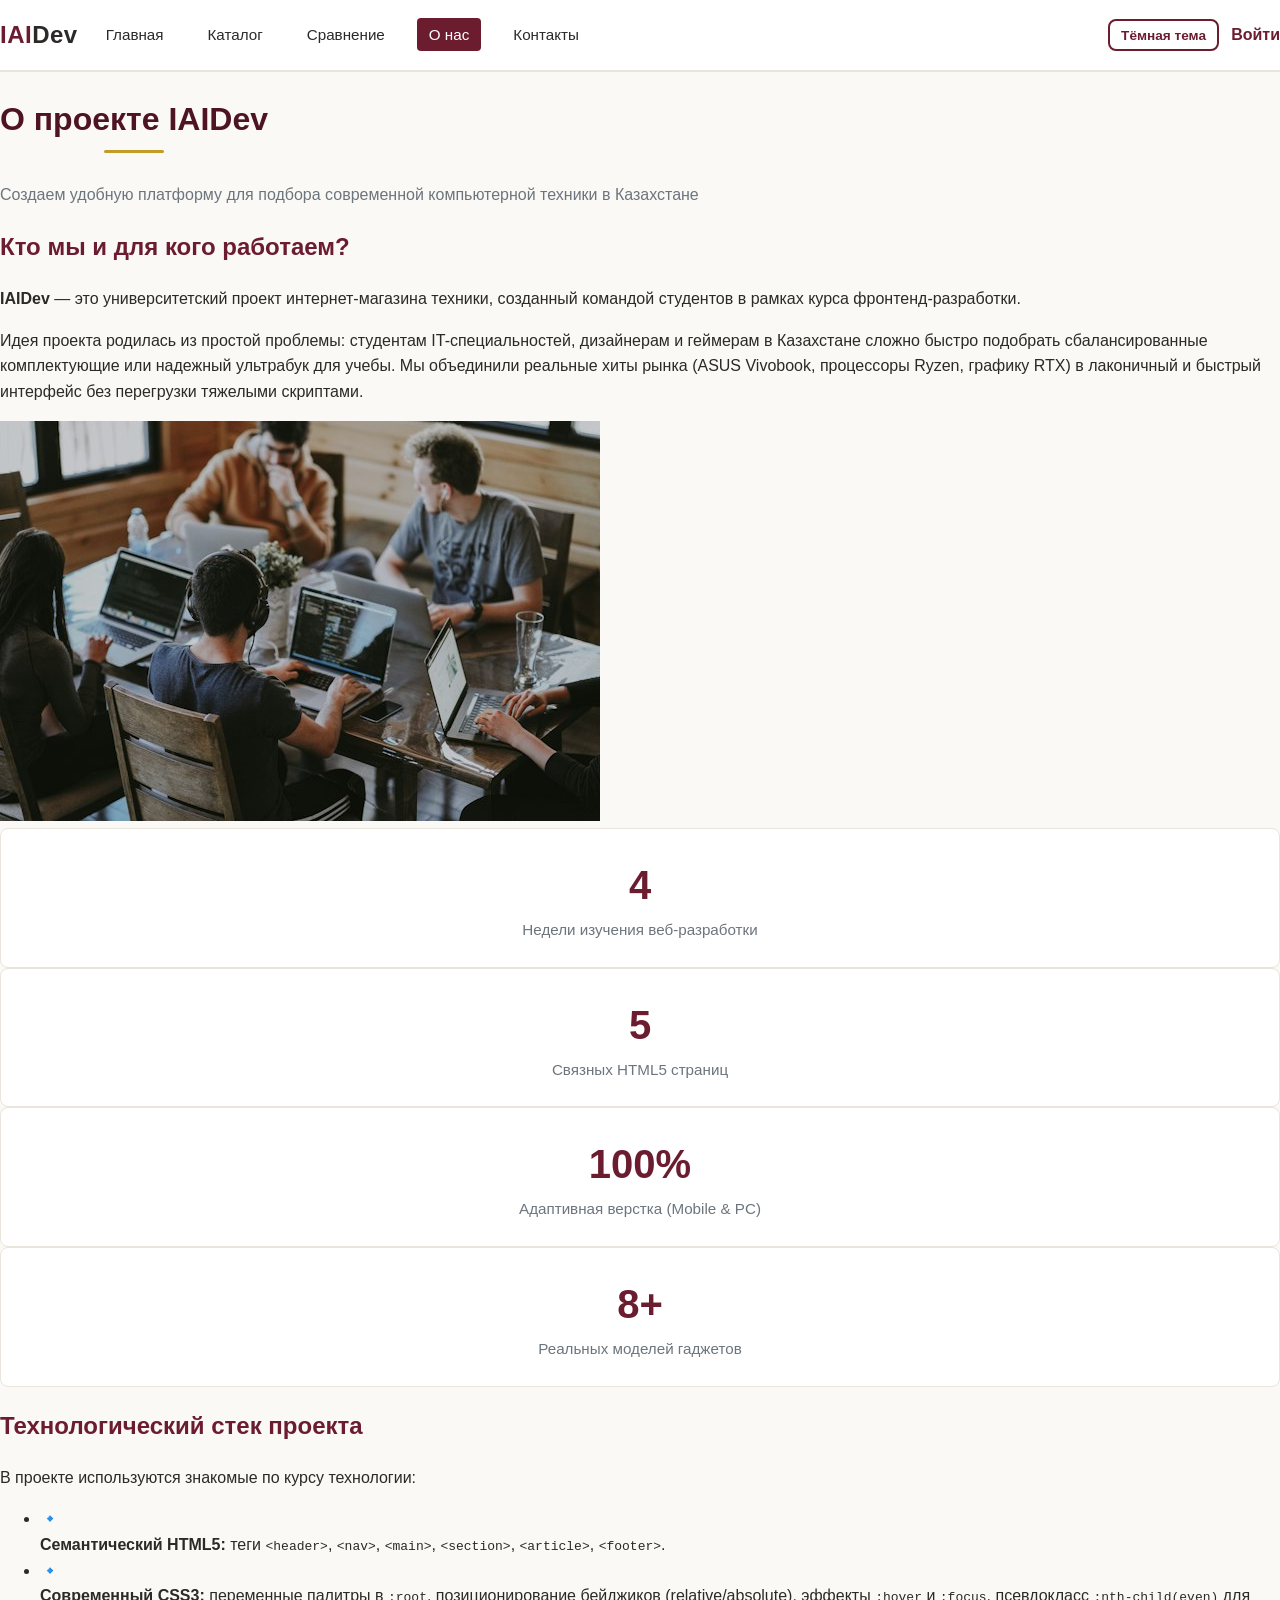
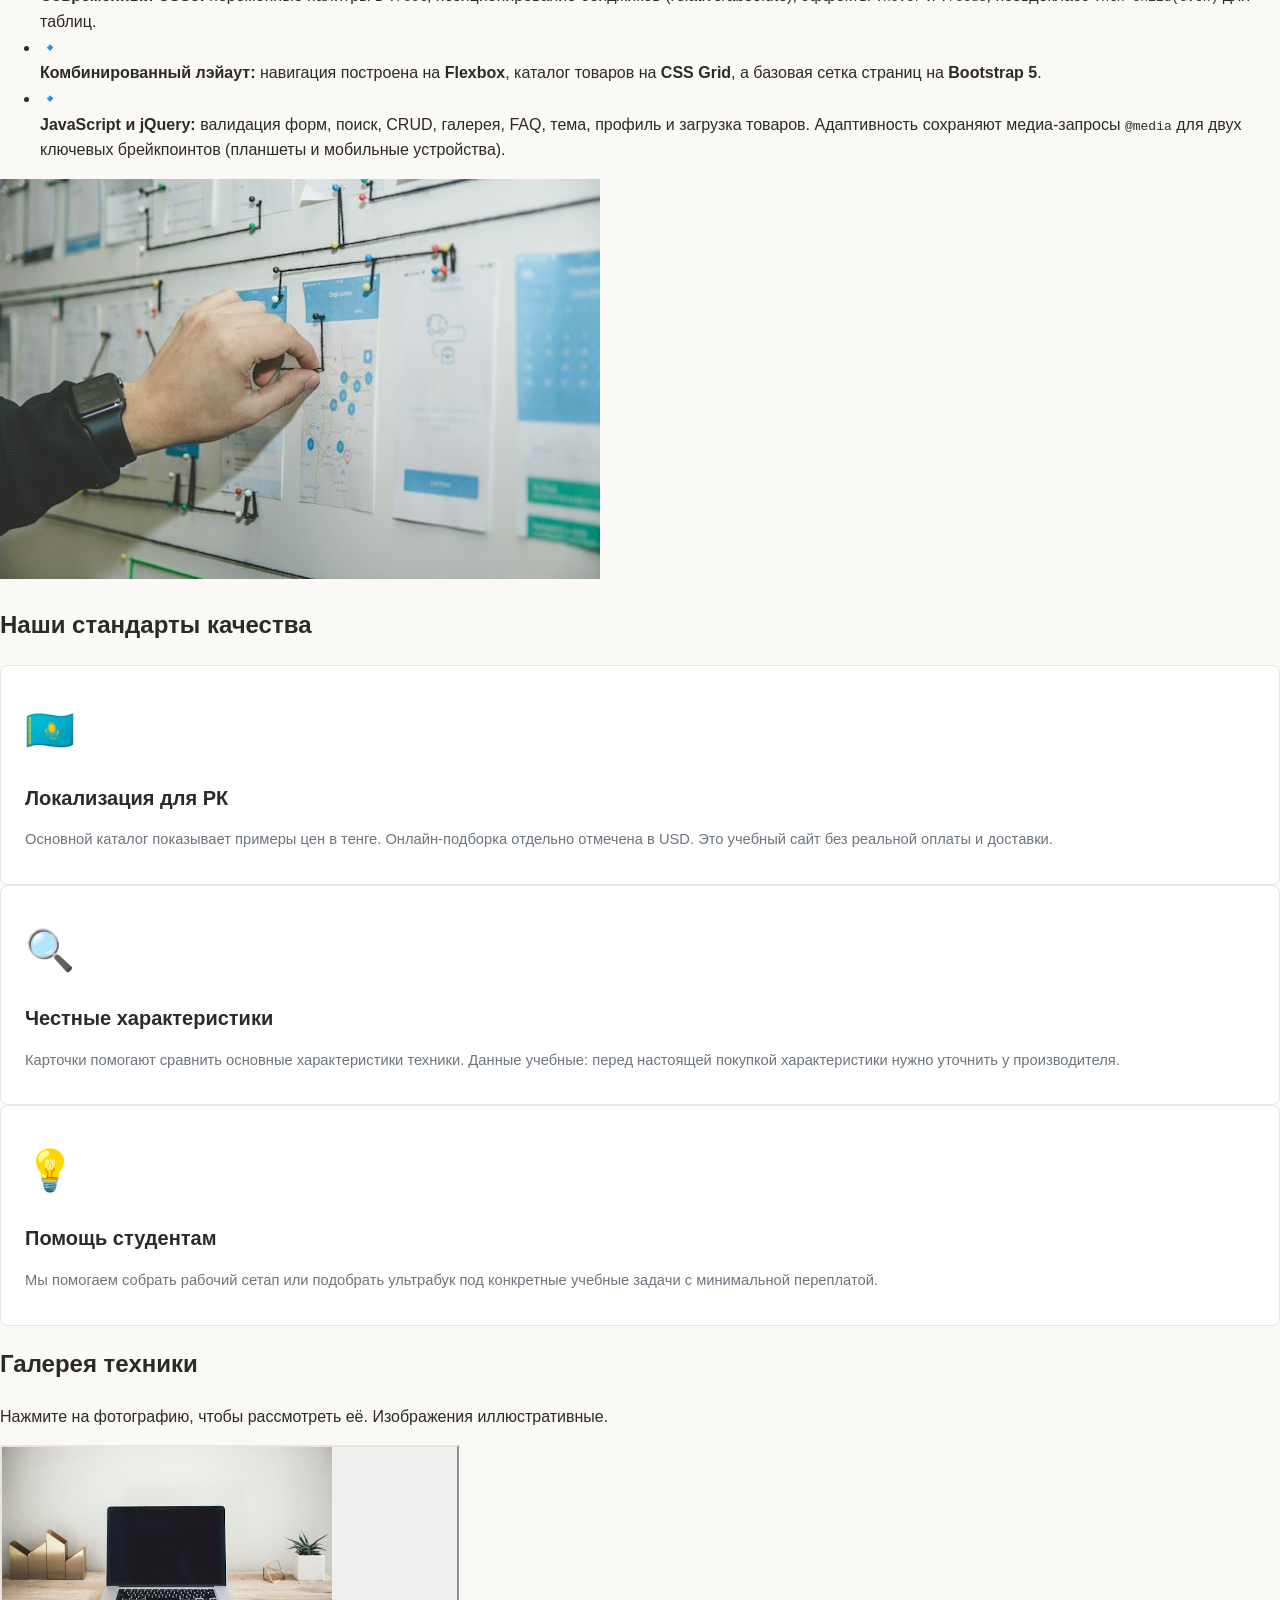
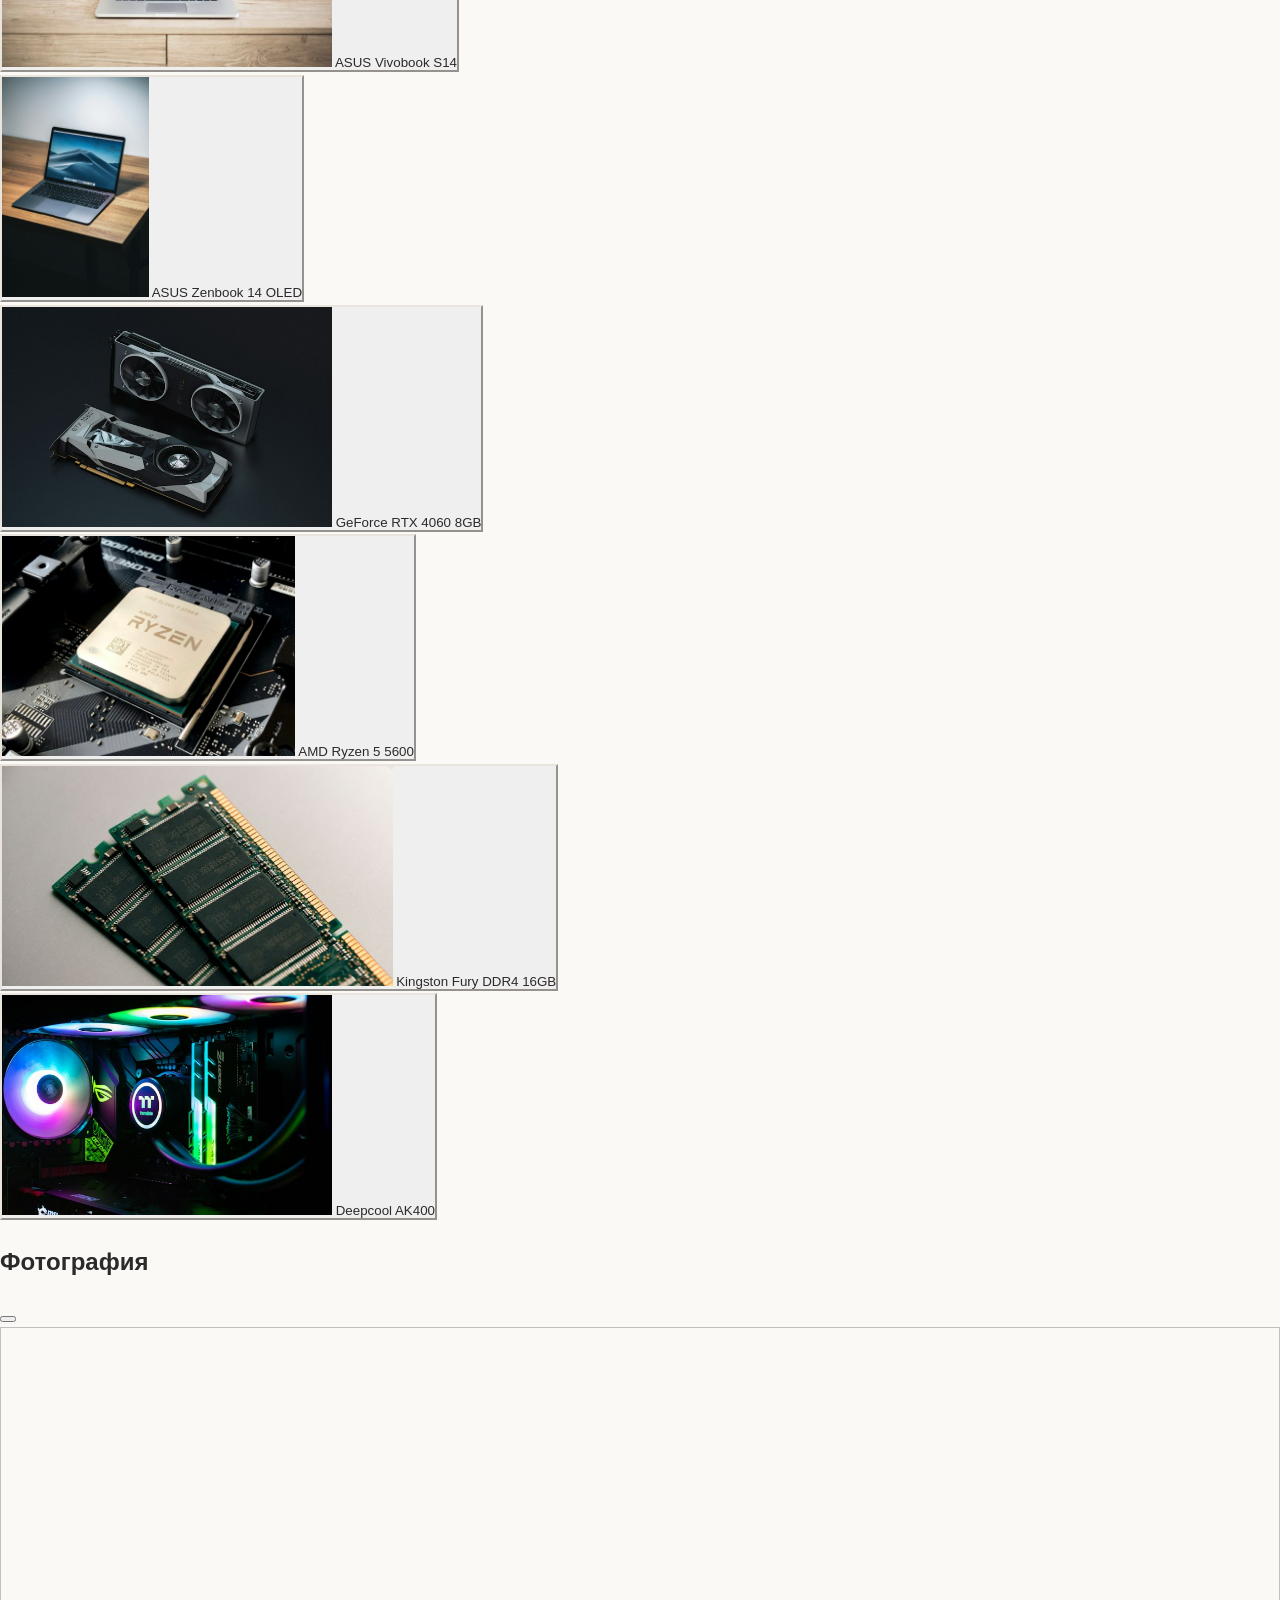
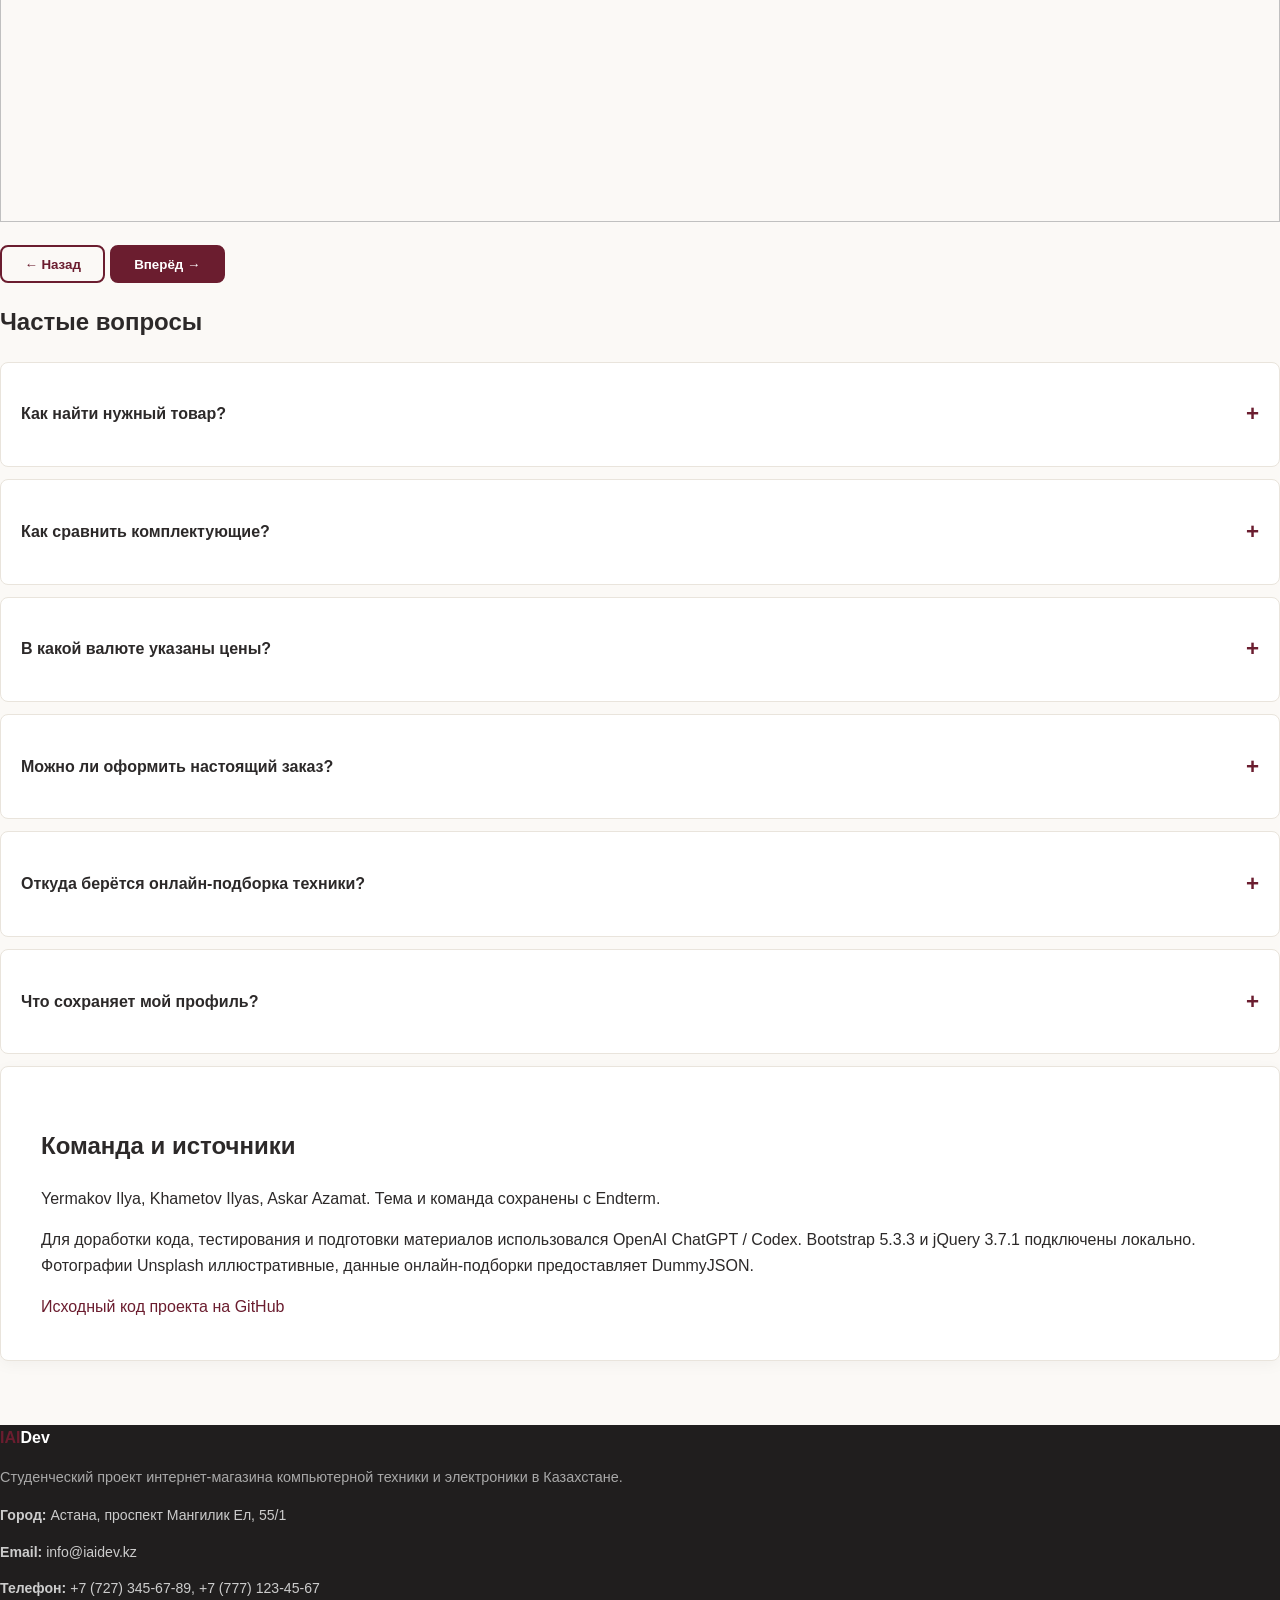
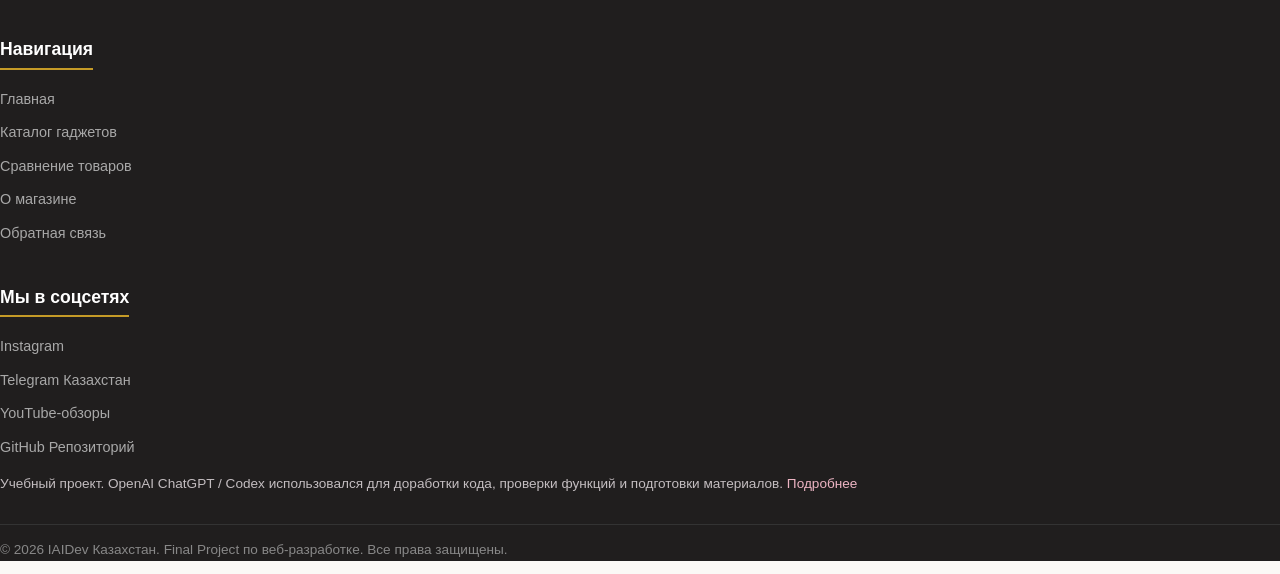
==== commit 46f2df5c: "Add theme, login, FAQ, API" ====
--- a/about.html
+++ b/about.html
@@ -4,10 +4,8 @@
     <meta charset="UTF-8">
     <meta name="viewport" content="width=device-width, initial-scale=1.0">
     <title>О магазине — IAIDev Казахстан</title>
-    <link rel="preconnect" href="https://fonts.googleapis.com">
-    <link rel="preconnect" href="https://fonts.gstatic.com" crossorigin>
-    <link href="https://fonts.googleapis.com/css2?family=Inter:wght@400;500;600;700&display=swap" rel="stylesheet">
-    <link href="https://cdn.jsdelivr.net/npm/bootstrap@5.3.3/dist/css/bootstrap.min.css" rel="stylesheet">
+    <link href="vendor/bootstrap.min.css" rel="stylesheet">
+    <script src="js/theme.js"></script>
     <link rel="stylesheet" href="css/style.css">
 </head>
 <body>
@@ -17,21 +15,28 @@
             <a href="index.html" class="logo">
                 <span class="logo-accent">IAI</span>Dev
             </a>
-            <nav class="main-nav">
+            <nav class="main-nav" aria-label="Основная навигация">
                 <ul class="nav-list">
                     <li class="nav-item"><a href="index.html" class="nav-link">Главная</a></li>
                     <li class="nav-item"><a href="catalog.html" class="nav-link">Каталог</a></li>
                     <li class="nav-item"><a href="compare.html" class="nav-link">Сравнение</a></li>
-                    <li class="nav-item"><a href="about.html" class="nav-link active">О нас</a></li>
+                    <li class="nav-item"><a href="about.html" class="nav-link active" aria-current="page">О нас</a></li>
                     <li class="nav-item"><a href="contact.html" class="nav-link">Контакты</a></li>
                 </ul>
             </nav>
+            <div class="header-tools">
+                <button id="themeToggle" type="button" class="btn btn-sm btn-outline-burgundy" aria-pressed="false">Тёмная тема</button>
+                <a id="accountLink" class="account-link" href="contact.html#account">Войти</a>
+                <button id="signOut" type="button" class="btn btn-sm btn-outline-burgundy" hidden>Выйти</button>
+            </div>
         </div>
     </header>
+    <p id="storageNotice" class="container storage-notice" role="status"></p>
+    <noscript><p class="container alert alert-warning">Включите JavaScript для входа, темы, поиска и интерактивных функций.</p></noscript>
 
     <main class="py-5">
         <div class="container">
-            
+
             <div class="section-heading text-center mb-5">
                 <h1 class="section-title">О проекте IAIDev</h1>
                 <p class="section-subtitle">
@@ -45,7 +50,7 @@
                         <div class="pe-lg-4">
                             <h2 class="h3 mb-3 text-burgundy">Кто мы и для кого работаем?</h2>
                             <p class="lead text-muted">
-                                <strong>IAIDev</strong> — это университетский проект интернет-магазина техники, созданный студентом 2 курса в рамках курса фронтенд-разработки.
+                                <strong>IAIDev</strong> — это университетский проект интернет-магазина техники, созданный командой студентов в рамках курса фронтенд-разработки.
                             </p>
                             <p>
                                 Идея проекта родилась из простой проблемы: студентам IT-специальностей, дизайнерам и геймерам в Казахстане сложно быстро подобрать сбалансированные комплектующие или надежный ультрабук для учебы. Мы объединили реальные хиты рынка (ASUS Vivobook, процессоры Ryzen, графику RTX) в лаконичный и быстрый интерфейс без перегрузки тяжелыми скриптами.
@@ -54,9 +59,9 @@
                     </div>
                     <div class="col-12 col-lg-6">
                         <div class="about-image-wrap rounded overflow-hidden shadow-sm">
-                            <img src="https://images.unsplash.com/photo-1522071820081-009f0129c71c?auto=format&fit=crop&w=600&q=80" 
-                                 alt="Команда IAIDev за работой" 
-                                 class="img-fluid w-100" 
+                            <img src="images/photo-1522071820081-009f0129c71c.jpg"
+                                 alt="Команда IAIDev за работой"
+                                 class="img-fluid w-100"
                                  loading="lazy">
                         </div>
                     </div>
@@ -98,7 +103,7 @@
                         <div class="ps-lg-4">
                             <h2 class="h3 mb-3 text-burgundy">Технологический стек проекта</h2>
                             <p class="text-muted">
-                                Сайт написан вручную с соблюдением стандартов W3C и требований университетского Endterm Project:
+                                В проекте используются знакомые по курсу технологии:
                             </p>
                             <ul class="list-unstyled">
                                 <li class="mb-3 d-flex align-items-start">
@@ -122,7 +127,7 @@
                                 <li class="mb-3 d-flex align-items-start">
                                     <span class="me-3 fs-5">🔹</span>
                                     <div>
-                                        <strong>JavaScript и jQuery:</strong> валидация форм, поиск, CRUD и галерея. Адаптивность сохраняют медиа-запросы <code>@media</code> для двух ключевых брейкпоинтов (планшеты и мобильные устройства).
+                                        <strong>JavaScript и jQuery:</strong> валидация форм, поиск, CRUD, галерея, FAQ, тема, профиль и загрузка товаров. Адаптивность сохраняют медиа-запросы <code>@media</code> для двух ключевых брейкпоинтов (планшеты и мобильные устройства).
                                     </div>
                                 </li>
                             </ul>
@@ -130,9 +135,9 @@
                     </div>
                     <div class="col-12 col-lg-6">
                         <div class="about-image-wrap rounded overflow-hidden shadow-sm">
-                            <img src="https://images.unsplash.com/photo-1531403009284-440f080d1e12?auto=format&fit=crop&w=600&q=80" 
-                                 alt="Процесс верстки и дизайна" 
-                                 class="img-fluid w-100" 
+                            <img src="images/photo-1531403009284-440f080d1e12.jpg"
+                                 alt="Процесс верстки и дизайна"
+                                 class="img-fluid w-100"
                                  loading="lazy">
                         </div>
                     </div>
@@ -148,14 +153,14 @@
                         <div class="about-card text-center">
                             <div class="feature-icon">🇰🇿</div>
                             <h3 class="feature-title">Локализация для РК</h3>
-                            <p class="feature-text">Все цены указаны в тенге, наличие актуализировано для складов в Алматы и Астане, поддерживается официальная гарантия в сервисных центрах Казахстана.</p>
+                            <p class="feature-text">Основной каталог показывает примеры цен в тенге. Онлайн-подборка отдельно отмечена в USD. Это учебный сайт без реальной оплаты и доставки.</p>
                         </div>
                     </div>
                     <div class="col-12 col-md-4">
                         <div class="about-card text-center">
                             <div class="feature-icon">🔍</div>
                             <h3 class="feature-title">Честные характеристики</h3>
-                            <p class="feature-text">Никаких выдуманных параметров. Все данные по частотам, объемам кэша и энергопотреблению проверены по официальным спецификациям вендоров.</p>
+                            <p class="feature-text">Карточки помогают сравнить основные характеристики техники. Данные учебные: перед настоящей покупкой характеристики нужно уточнить у производителя.</p>
                         </div>
                     </div>
                     <div class="col-12 col-md-4">
@@ -175,37 +180,37 @@
                 <div class="row g-4">
                     <div class="col-12 col-sm-6 col-lg-4">
                         <button type="button" class="gallery-item card w-100 h-100 text-start" aria-label="Увеличить: ASUS Vivobook S14">
-                            <img src="https://images.unsplash.com/photo-1496181133206-80ce9b88a853?auto=format&fit=crop&w=600&q=80" alt="ASUS Vivobook S14" class="card-img-top gallery-thumbnail" loading="lazy">
+                            <img src="images/photo-1496181133206-80ce9b88a853.jpg" alt="ASUS Vivobook S14" class="card-img-top gallery-thumbnail" loading="lazy">
                             <span class="card-body fw-semibold">ASUS Vivobook S14</span>
                         </button>
                     </div>
                     <div class="col-12 col-sm-6 col-lg-4">
                         <button type="button" class="gallery-item card w-100 h-100 text-start" aria-label="Увеличить: ASUS Zenbook 14 OLED">
-                            <img src="https://images.unsplash.com/photo-1541807084-5c52b6b3adef?auto=format&fit=crop&w=600&q=80" alt="ASUS Zenbook 14 OLED" class="card-img-top gallery-thumbnail" loading="lazy">
+                            <img src="images/photo-1541807084-5c52b6b3adef.jpg" alt="ASUS Zenbook 14 OLED" class="card-img-top gallery-thumbnail" loading="lazy">
                             <span class="card-body fw-semibold">ASUS Zenbook 14 OLED</span>
                         </button>
                     </div>
                     <div class="col-12 col-sm-6 col-lg-4">
                         <button type="button" class="gallery-item card w-100 h-100 text-start" aria-label="Увеличить: GeForce RTX 4060 8GB">
-                            <img src="https://images.unsplash.com/photo-1591488320449-011701bb6704?auto=format&fit=crop&w=600&q=80" alt="GeForce RTX 4060 8GB" class="card-img-top gallery-thumbnail" loading="lazy">
+                            <img src="images/photo-1591488320449-011701bb6704.jpg" alt="GeForce RTX 4060 8GB" class="card-img-top gallery-thumbnail" loading="lazy">
                             <span class="card-body fw-semibold">GeForce RTX 4060 8GB</span>
                         </button>
                     </div>
                     <div class="col-12 col-sm-6 col-lg-4">
                         <button type="button" class="gallery-item card w-100 h-100 text-start" aria-label="Увеличить: AMD Ryzen 5 5600">
-                            <img src="https://images.unsplash.com/photo-1591799264318-7e6ef8ddb7ea?auto=format&fit=crop&w=600&q=80" alt="AMD Ryzen 5 5600" class="card-img-top gallery-thumbnail" loading="lazy">
+                            <img src="images/photo-1591799264318-7e6ef8ddb7ea.jpg" alt="AMD Ryzen 5 5600" class="card-img-top gallery-thumbnail" loading="lazy">
                             <span class="card-body fw-semibold">AMD Ryzen 5 5600</span>
                         </button>
                     </div>
                     <div class="col-12 col-sm-6 col-lg-4">
                         <button type="button" class="gallery-item card w-100 h-100 text-start" aria-label="Увеличить: Kingston Fury DDR4 16GB">
-                            <img src="https://images.unsplash.com/photo-1562976540-1502c2145186?auto=format&fit=crop&w=600&q=80" alt="Kingston Fury DDR4 16GB" class="card-img-top gallery-thumbnail" loading="lazy">
+                            <img src="images/photo-1562976540-1502c2145186.jpg" alt="Kingston Fury DDR4 16GB" class="card-img-top gallery-thumbnail" loading="lazy">
                             <span class="card-body fw-semibold">Kingston Fury DDR4 16GB</span>
                         </button>
                     </div>
                     <div class="col-12 col-sm-6 col-lg-4">
                         <button type="button" class="gallery-item card w-100 h-100 text-start" aria-label="Увеличить: Deepcool AK400">
-                            <img src="https://images.unsplash.com/photo-1587202372634-32705e3bf49c?auto=format&fit=crop&w=600&q=80" alt="Deepcool AK400" class="card-img-top gallery-thumbnail" loading="lazy">
+                            <img src="images/photo-1587202372634-32705e3bf49c.jpg" alt="Deepcool AK400" class="card-img-top gallery-thumbnail" loading="lazy">
                             <span class="card-body fw-semibold">Deepcool AK400</span>
                         </button>
                     </div>
@@ -229,6 +234,40 @@
                     </div>
                 </div>
             </div>
+
+            <section id="faq" class="mt-5" aria-labelledby="faqTitle">
+                <h2 id="faqTitle" class="h3 mb-3">Частые вопросы</h2>
+                <article class="faq-item">
+                    <h3 class="mb-0"><button id="faqQuestion1" type="button" class="faq-question" aria-expanded="false" aria-controls="faqAnswer1"><span>Как найти нужный товар?</span><span class="faq-indicator" aria-hidden="true">+</span></button></h3>
+                    <div id="faqAnswer1" class="faq-answer" role="region" aria-labelledby="faqQuestion1"><p>Откройте «Каталог», введите название в строку поиска и выберите категорию. Поиск и категория работают вместе. Чтобы увидеть весь каталог, очистите поиск и нажмите «Все».</p></div>
+                </article>
+                <article class="faq-item">
+                    <h3 class="mb-0"><button id="faqQuestion2" type="button" class="faq-question" aria-expanded="false" aria-controls="faqAnswer2"><span>Как сравнить комплектующие?</span><span class="faq-indicator" aria-hidden="true">+</span></button></h3>
+                    <div id="faqAnswer2" class="faq-answer" role="region" aria-labelledby="faqQuestion2"><p>На странице «Сравнение» есть таблица характеристик и личный список. В список можно добавить название, категорию и цену, затем изменить или удалить запись. Список сохраняется в этом браузере.</p></div>
+                </article>
+                <article class="faq-item">
+                    <h3 class="mb-0"><button id="faqQuestion3" type="button" class="faq-question" aria-expanded="false" aria-controls="faqAnswer3"><span>В какой валюте указаны цены?</span><span class="faq-indicator" aria-hidden="true">+</span></button></h3>
+                    <div id="faqAnswer3" class="faq-answer" role="region" aria-labelledby="faqQuestion3"><p>Основной каталог показывает примерные цены в тенге. Онлайн-подборка DummyJSON показывает демонстрационные цены в долларах США (USD). Автоматического пересчёта валют нет.</p></div>
+                </article>
+                <article class="faq-item">
+                    <h3 class="mb-0"><button id="faqQuestion4" type="button" class="faq-question" aria-expanded="false" aria-controls="faqAnswer4"><span>Можно ли оформить настоящий заказ?</span><span class="faq-indicator" aria-hidden="true">+</span></button></h3>
+                    <div id="faqAnswer4" class="faq-answer" role="region" aria-labelledby="faqQuestion4"><p>Это студенческий проект интернет-магазина. Оплата, доставка и реальные заказы не подключены. Формы и карточки нужны для демонстрации возможностей сайта.</p></div>
+                </article>
+                <article class="faq-item">
+                    <h3 class="mb-0"><button id="faqQuestion5" type="button" class="faq-question" aria-expanded="false" aria-controls="faqAnswer5"><span>Откуда берётся онлайн-подборка техники?</span><span class="faq-indicator" aria-hidden="true">+</span></button></h3>
+                    <div id="faqAnswer5" class="faq-answer" role="region" aria-labelledby="faqQuestion5"><p>Ноутбуки и смартфоны загружаются из открытого сервиса DummyJSON. Выберите категорию или нажмите «Обновить». Для этой части нужен интернет; при ошибке появится сообщение и можно повторить запрос.</p></div>
+                </article>
+                <article class="faq-item">
+                    <h3 class="mb-0"><button id="faqQuestion6" type="button" class="faq-question" aria-expanded="false" aria-controls="faqAnswer6"><span>Что сохраняет мой профиль?</span><span class="faq-indicator" aria-hidden="true">+</span></button></h3>
+                    <div id="faqAnswer6" class="faq-answer" role="region" aria-labelledby="faqQuestion6"><p>Только введённые имя и email в браузере. Пароли не сохраняются. Кнопка «Выйти» удаляет профиль, а выбранная тема и список сравнения остаются.</p></div>
+                </article>
+            </section>
+            <section id="projectCredits" class="contact-card mt-5" aria-labelledby="creditsTitle">
+                <h2 id="creditsTitle" class="h4">Команда и источники</h2>
+                <p>Yermakov Ilya, Khametov Ilyas, Askar Azamat. Тема и команда сохранены с Endterm.</p>
+                <p>Для доработки кода, тестирования и подготовки материалов использовался OpenAI ChatGPT / Codex. Bootstrap 5.3.3 и jQuery 3.7.1 подключены локально. Фотографии Unsplash иллюстративные, данные онлайн-подборки предоставляет DummyJSON.</p>
+                <a href="https://github.com/Taillin/online-store-front" target="_blank" rel="noopener">Исходный код проекта на GitHub</a>
+            </section>
         </div>
     </main>
 
@@ -260,18 +299,20 @@
                         <li><a href="https://instagram.com" target="_blank" rel="noopener">Instagram</a></li>
                         <li><a href="https://t.me" target="_blank" rel="noopener">Telegram Казахстан</a></li>
                         <li><a href="https://youtube.com" target="_blank" rel="noopener">YouTube-обзоры</a></li>
-                        <li><a href="https://github.com" target="_blank" rel="noopener">GitHub Репозиторий</a></li>
+                        <li><a href="https://github.com/Taillin/online-store-front" target="_blank" rel="noopener">GitHub Репозиторий</a></li>
                     </ul>
                 </div>
             </div>
+            <p class="ai-credit">Учебный проект. OpenAI ChatGPT / Codex использовался для доработки кода, проверки функций и подготовки материалов. <a href="about.html#projectCredits">Подробнее</a></p>
             <div class="footer-bottom text-center py-3">
-                <p class="mb-0">© 2026 IAIDev Казахстан. Endterm Project по веб-разработке. Все права защищены.</p>
+                <p class="mb-0">© 2026 IAIDev Казахстан. Final Project по веб-разработке. Все права защищены.</p>
             </div>
         </div>
     </footer>
 
-    <script src="https://code.jquery.com/jquery-3.7.1.min.js"></script>
-    <script src="https://cdn.jsdelivr.net/npm/bootstrap@5.3.3/dist/js/bootstrap.bundle.min.js"></script>
+    <script src="vendor/jquery-3.7.1.min.js"></script>
+    <script src="vendor/bootstrap.bundle.min.js"></script>
     <script src="js/script.js"></script>
+    <script src="js/final.js"></script>
 </body>
-</html>+</html>
--- a/css/style.css
+++ b/css/style.css
@@ -5,10 +5,11 @@
     --color-bg-light: #fbf9f6;
     --color-text-dark: #2c2929;
     --color-text-muted: #6c757d;
-    --color-border: #e9e4dc;         
-    --color-white: #ffffff;          
-
-    --font-main: 'Inter', sans-serif;
+    --color-border: #e9e4dc;
+    --color-white: #ffffff;
+    --color-surface: #ffffff;
+
+    --font-main: 'Segoe UI', Arial, sans-serif;
     --border-radius: 8px;
     --transition-speed: 0.25s;
 }
@@ -42,7 +43,7 @@
 }
 
 .site-header {
-    background-color: var(--color-white);
+    background-color: var(--color-surface);
     border-bottom: 2px solid var(--color-border);
     position: sticky;
     top: 0;
@@ -90,7 +91,7 @@
     transition: all var(--transition-speed) ease;
 }
 
-.nav-link:hover, 
+.nav-link:hover,
 .nav-link:focus {
     color: var(--color-primary);
     background-color: rgba(107, 29, 47, 0.08);
@@ -112,7 +113,7 @@
     transition: all var(--transition-speed) ease;
 }
 
-.btn-burgundy:hover, 
+.btn-burgundy:hover,
 .btn-burgundy:focus {
     background-color: var(--color-primary-dark);
     border-color: var(--color-primary-dark);
@@ -132,7 +133,7 @@
     transition: all var(--transition-speed) ease;
 }
 
-.btn-outline-burgundy:hover, 
+.btn-outline-burgundy:hover,
 .btn-outline-burgundy:focus {
     background-color: var(--color-primary);
     color: var(--color-white);
@@ -194,7 +195,7 @@
 
 .product-card {
     position: relative;
-    background-color: var(--color-white);
+    background-color: var(--color-surface);
     border: 1px solid var(--color-border);
     border-radius: var(--border-radius);
     padding: 1.25rem;
@@ -309,7 +310,7 @@
     padding: 0.4rem 1rem;
     border-radius: 20px;
     border: 1px solid var(--color-border);
-    background-color: var(--color-white);
+    background-color: var(--color-surface);
     font-size: 0.85rem;
     font-weight: 500;
     color: var(--color-text-dark);
@@ -317,7 +318,7 @@
     transition: all var(--transition-speed) ease;
 }
 
-.filter-badge:hover, 
+.filter-badge:hover,
 .filter-badge.active {
     background-color: var(--color-primary);
     color: var(--color-white);
@@ -325,7 +326,7 @@
 }
 
 .compare-table-wrapper {
-    background-color: var(--color-white);
+    background-color: var(--color-surface);
     border-radius: var(--border-radius);
     border: 1px solid var(--color-border);
     overflow-x: auto;
@@ -338,7 +339,7 @@
     border-collapse: collapse;
 }
 
-.compare-table th, 
+.compare-table th,
 .compare-table td {
     padding: 1rem 1.25rem;
     vertical-align: middle;
@@ -372,7 +373,7 @@
 }
 
 .contact-card {
-    background-color: var(--color-white);
+    background-color: var(--color-surface);
     border: 1px solid var(--color-border);
     border-radius: var(--border-radius);
     padding: 2.5rem;
@@ -393,7 +394,7 @@
     transition: border-color var(--transition-speed) ease, box-shadow var(--transition-speed) ease;
 }
 
-.form-control:focus, 
+.form-control:focus,
 .form-select:focus {
     border-color: var(--color-primary);
     box-shadow: 0 0 0 0.2rem rgba(107, 29, 47, 0.2);
@@ -401,7 +402,7 @@
 }
 
 .feature-box, .about-card {
-    background-color: var(--color-white);
+    background-color: var(--color-surface);
     border: 1px solid var(--color-border);
     border-radius: var(--border-radius);
     padding: 2rem 1.5rem;
@@ -432,7 +433,7 @@
 .stat-box {
     text-align: center;
     padding: 1.5rem;
-    background-color: var(--color-white);
+    background-color: var(--color-surface);
     border: 1px solid var(--color-border);
     border-radius: var(--border-radius);
 }
@@ -496,7 +497,7 @@
     transition: color var(--transition-speed) ease;
 }
 
-.footer-links a:hover, 
+.footer-links a:hover,
 .footer-links a:focus {
     color: var(--color-accent);
     padding-left: 4px;
@@ -607,3 +608,139 @@
         gap: 0.75rem;
     }
 }
+
+/* Final: shared theme and small additions to the existing layout. */
+[data-bs-theme="dark"] {
+    --color-primary: #efadc0;
+    --color-primary-dark: #f5c9d5;
+    --color-accent: #dfbc61;
+    --color-bg-light: #19191e;
+    --color-surface: #25252d;
+    --color-text-dark: #f0edf0;
+    --color-text-muted: #b8b5bf;
+    --color-border: #46434f;
+}
+
+[data-bs-theme="dark"] .btn-burgundy,
+[data-bs-theme="dark"] .nav-link.active,
+[data-bs-theme="dark"] .filter-badge.active,
+[data-bs-theme="dark"] .filter-badge:hover,
+[data-bs-theme="dark"] .badge-hit,
+[data-bs-theme="dark"] .compare-table thead th {
+    background-color: #873249;
+    border-color: #873249;
+    color: #fff;
+}
+
+[data-bs-theme="dark"] .btn-burgundy:hover {
+    background-color: #a14360;
+    border-color: #a14360;
+}
+
+[data-bs-theme="dark"] .btn-outline-burgundy:hover {
+    background-color: #873249;
+    color: #fff;
+}
+
+[data-bs-theme="dark"] .bg-white,
+[data-bs-theme="dark"] .bg-light {
+    background-color: var(--color-surface) !important;
+}
+
+[hidden] { display: none !important; }
+
+.header-container {
+    flex-wrap: wrap;
+    gap: 1rem;
+}
+
+.header-tools {
+    display: flex;
+    align-items: center;
+    justify-content: flex-end;
+    flex-wrap: wrap;
+    gap: 0.75rem;
+    margin-left: auto;
+}
+
+.header-tools .btn {
+    width: auto;
+    padding: 0.4rem 0.7rem;
+    font-size: 0.85rem;
+}
+
+.account-link {
+    max-width: 220px;
+    overflow: hidden;
+    text-overflow: ellipsis;
+    white-space: nowrap;
+    font-weight: 600;
+}
+
+.storage-notice:empty { display: none; }
+.storage-notice { padding-top: 0.75rem; }
+.profile-email { overflow-wrap: anywhere; }
+section[id], form[id] { scroll-margin-top: 160px; }
+
+.api-controls {
+    display: flex;
+    align-items: flex-end;
+    flex-wrap: wrap;
+    gap: 1rem;
+}
+
+.api-controls > div { min-width: 220px; }
+.api-controls .btn { width: auto; }
+.api-grid { display: grid; grid-template-columns: repeat(3, minmax(0, 1fr)); gap: 1.5rem; }
+.api-image { object-fit: contain; }
+
+.faq-item {
+    margin-bottom: 0.75rem;
+    border: 1px solid var(--color-border);
+    border-radius: var(--border-radius);
+    background-color: var(--color-surface);
+    overflow: hidden;
+}
+
+.faq-question {
+    display: flex;
+    justify-content: space-between;
+    align-items: center;
+    gap: 1rem;
+    width: 100%;
+    padding: 1.25rem;
+    border: 0;
+    background: transparent;
+    color: var(--color-text-dark);
+    font-size: 1rem;
+    font-weight: 600;
+    text-align: left;
+}
+
+.faq-question:hover { color: var(--color-primary); }
+.faq-indicator { font-size: 1.4rem; color: var(--color-primary); }
+.faq-answer { display: none; padding: 0 1.25rem 1.25rem; color: var(--color-text-muted); }
+.faq-answer p { margin: 0; }
+.ai-credit { font-size: 0.85rem; color: #c3bdc0; padding-bottom: 1rem; }
+.ai-credit a { color: #edb5c4; }
+:focus-visible { outline: 3px solid var(--color-accent); outline-offset: 3px; }
+
+@media (max-width: 991px) {
+    .api-grid { grid-template-columns: repeat(2, minmax(0, 1fr)); }
+    .header-container { justify-content: center; }
+    .header-tools { margin-left: 0; justify-content: center; }
+    .nav-list { flex-wrap: wrap; justify-content: center; gap: 0.5rem; }
+}
+
+@media (max-width: 768px) {
+    .site-header { position: static; }
+    section[id], form[id] { scroll-margin-top: 1rem; }
+}
+
+@media (prefers-reduced-motion: reduce) {
+    *, *::before, *::after { transition: none !important; animation: none !important; }
+}
+
+@media (max-width: 576px) {
+    .api-grid { grid-template-columns: 1fr; }
+}
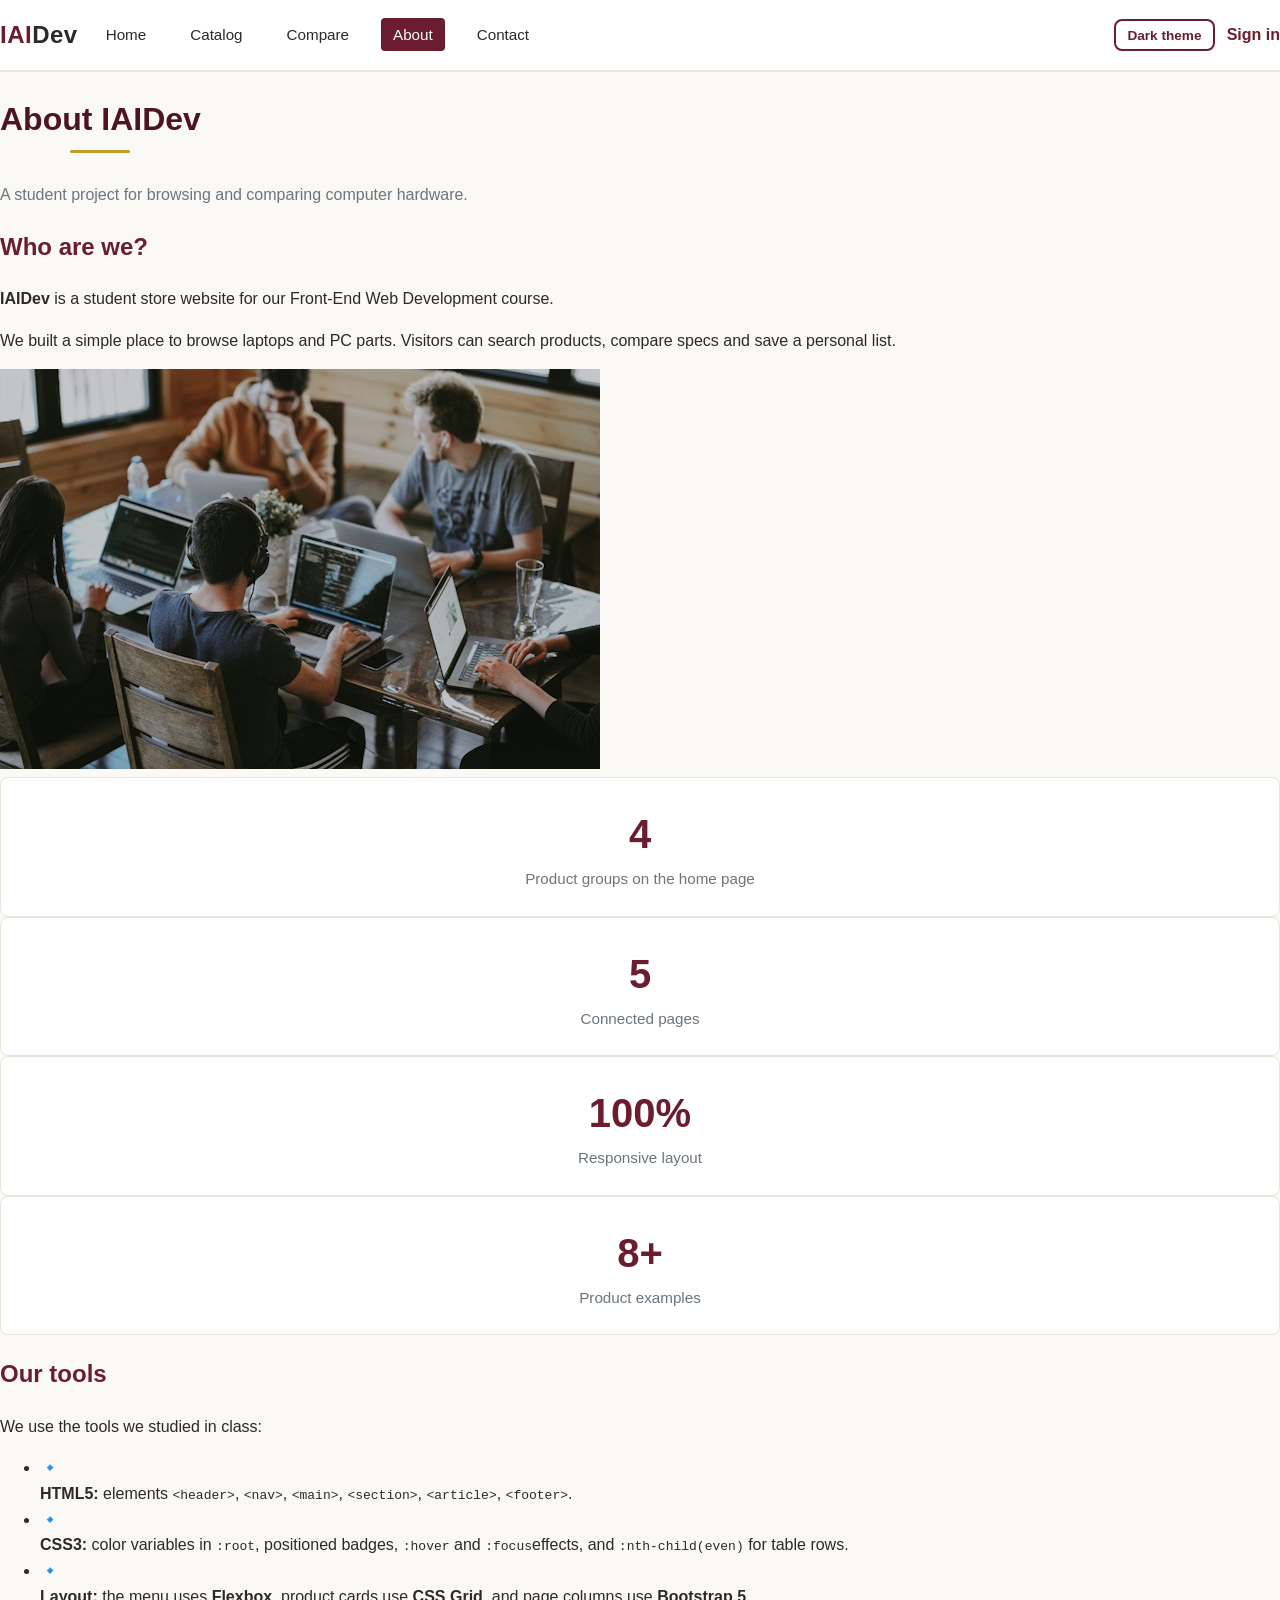
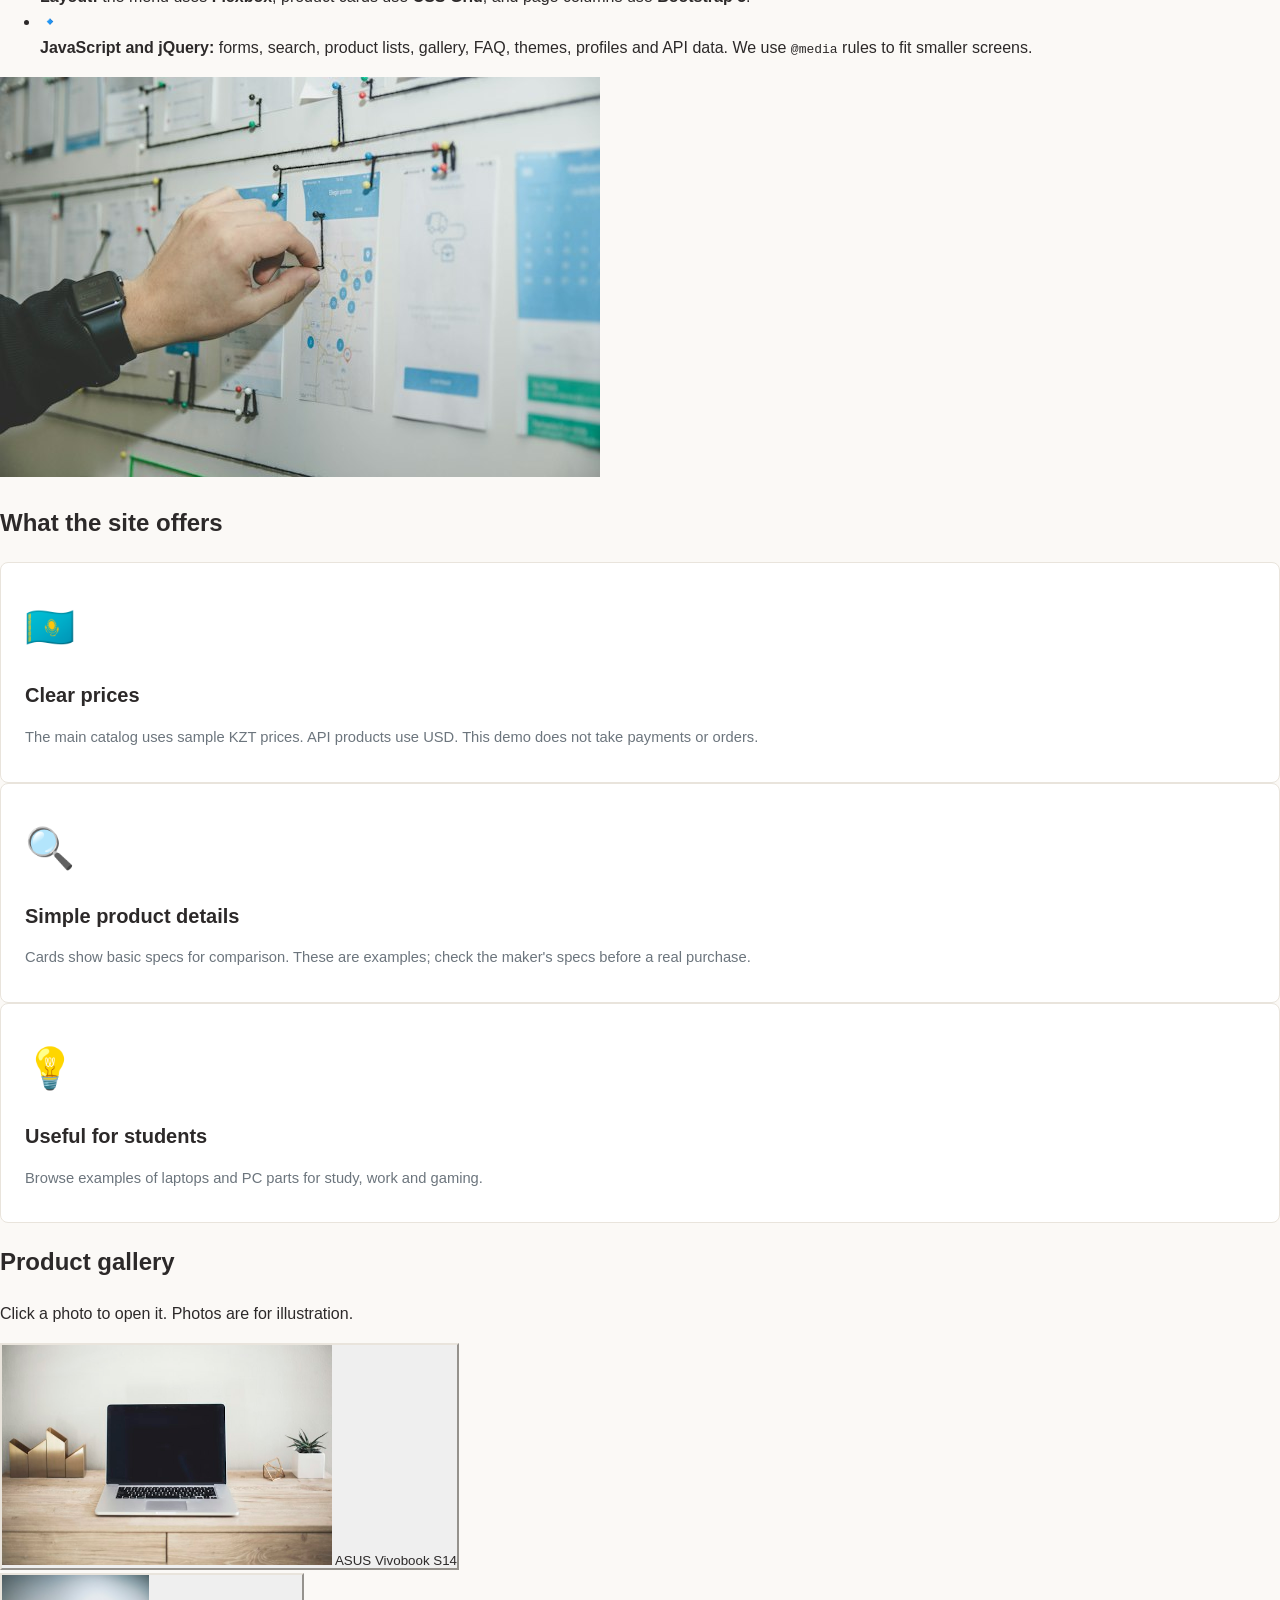
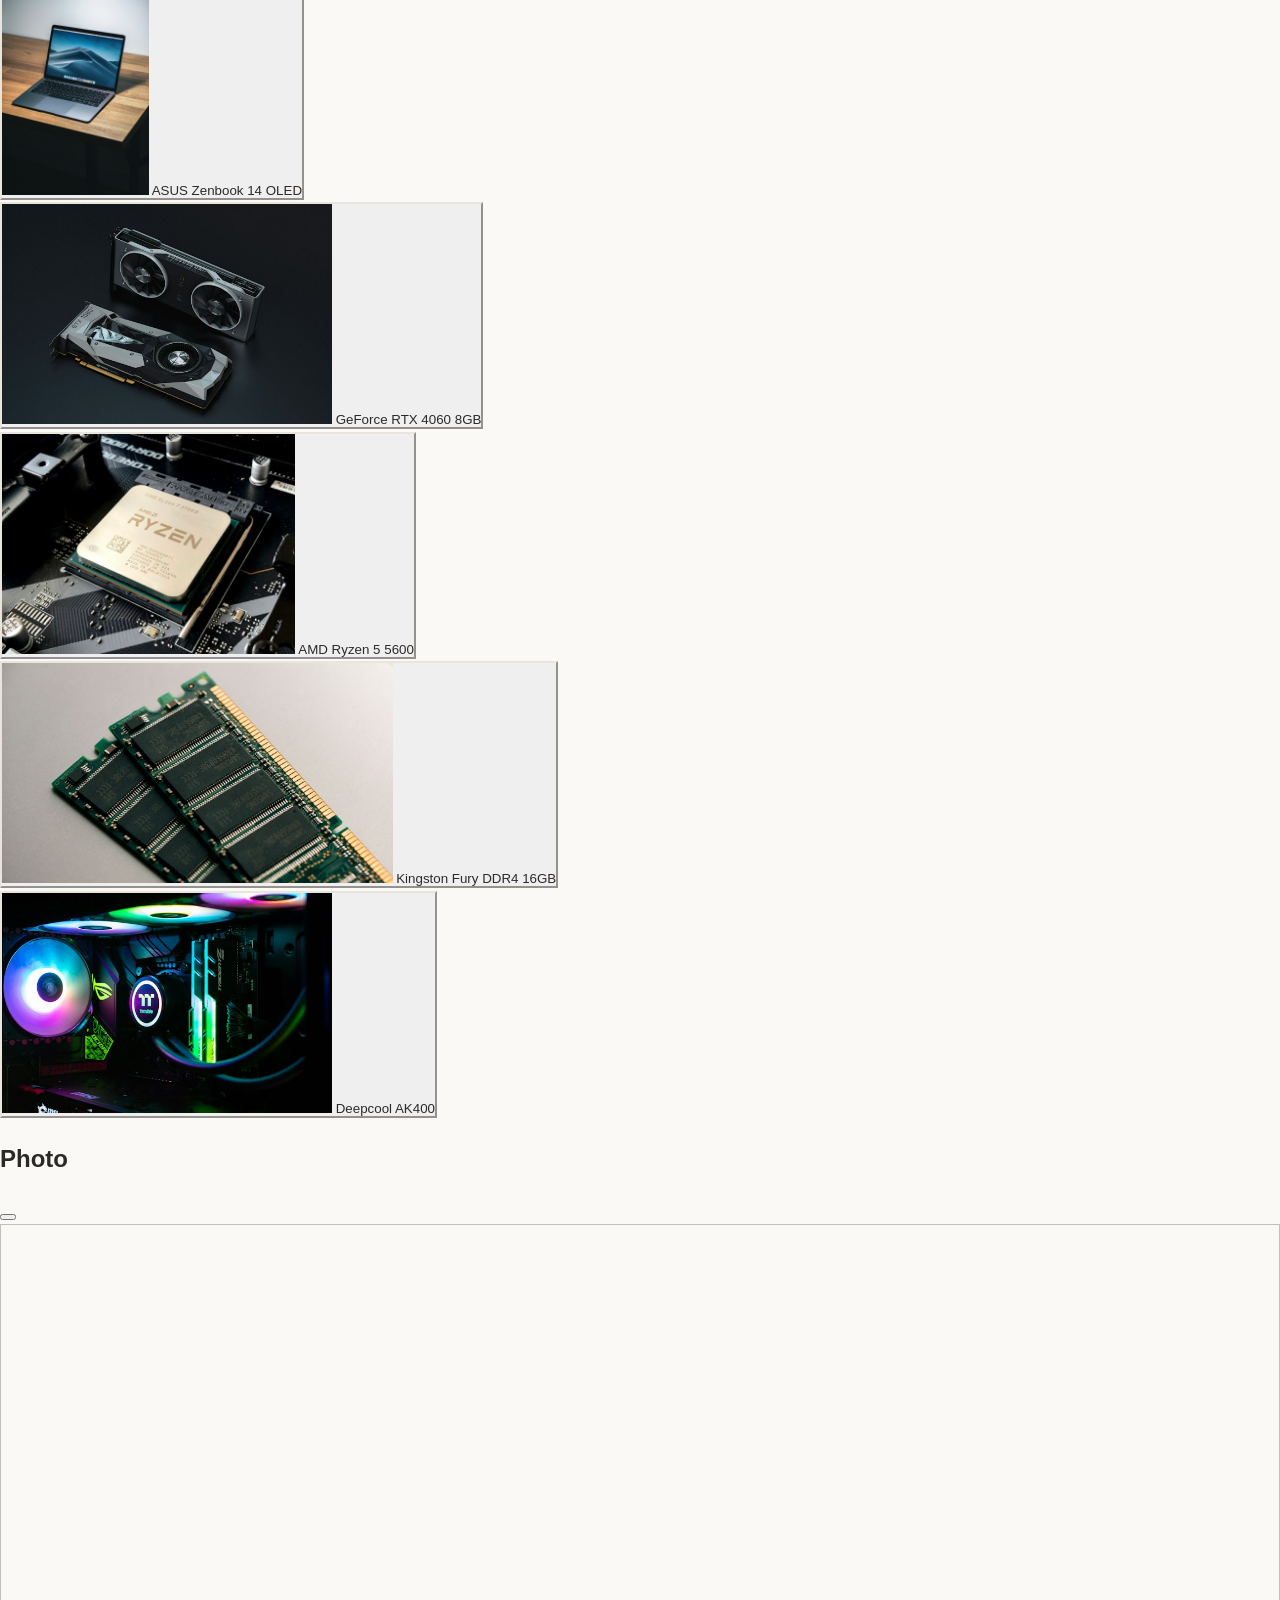
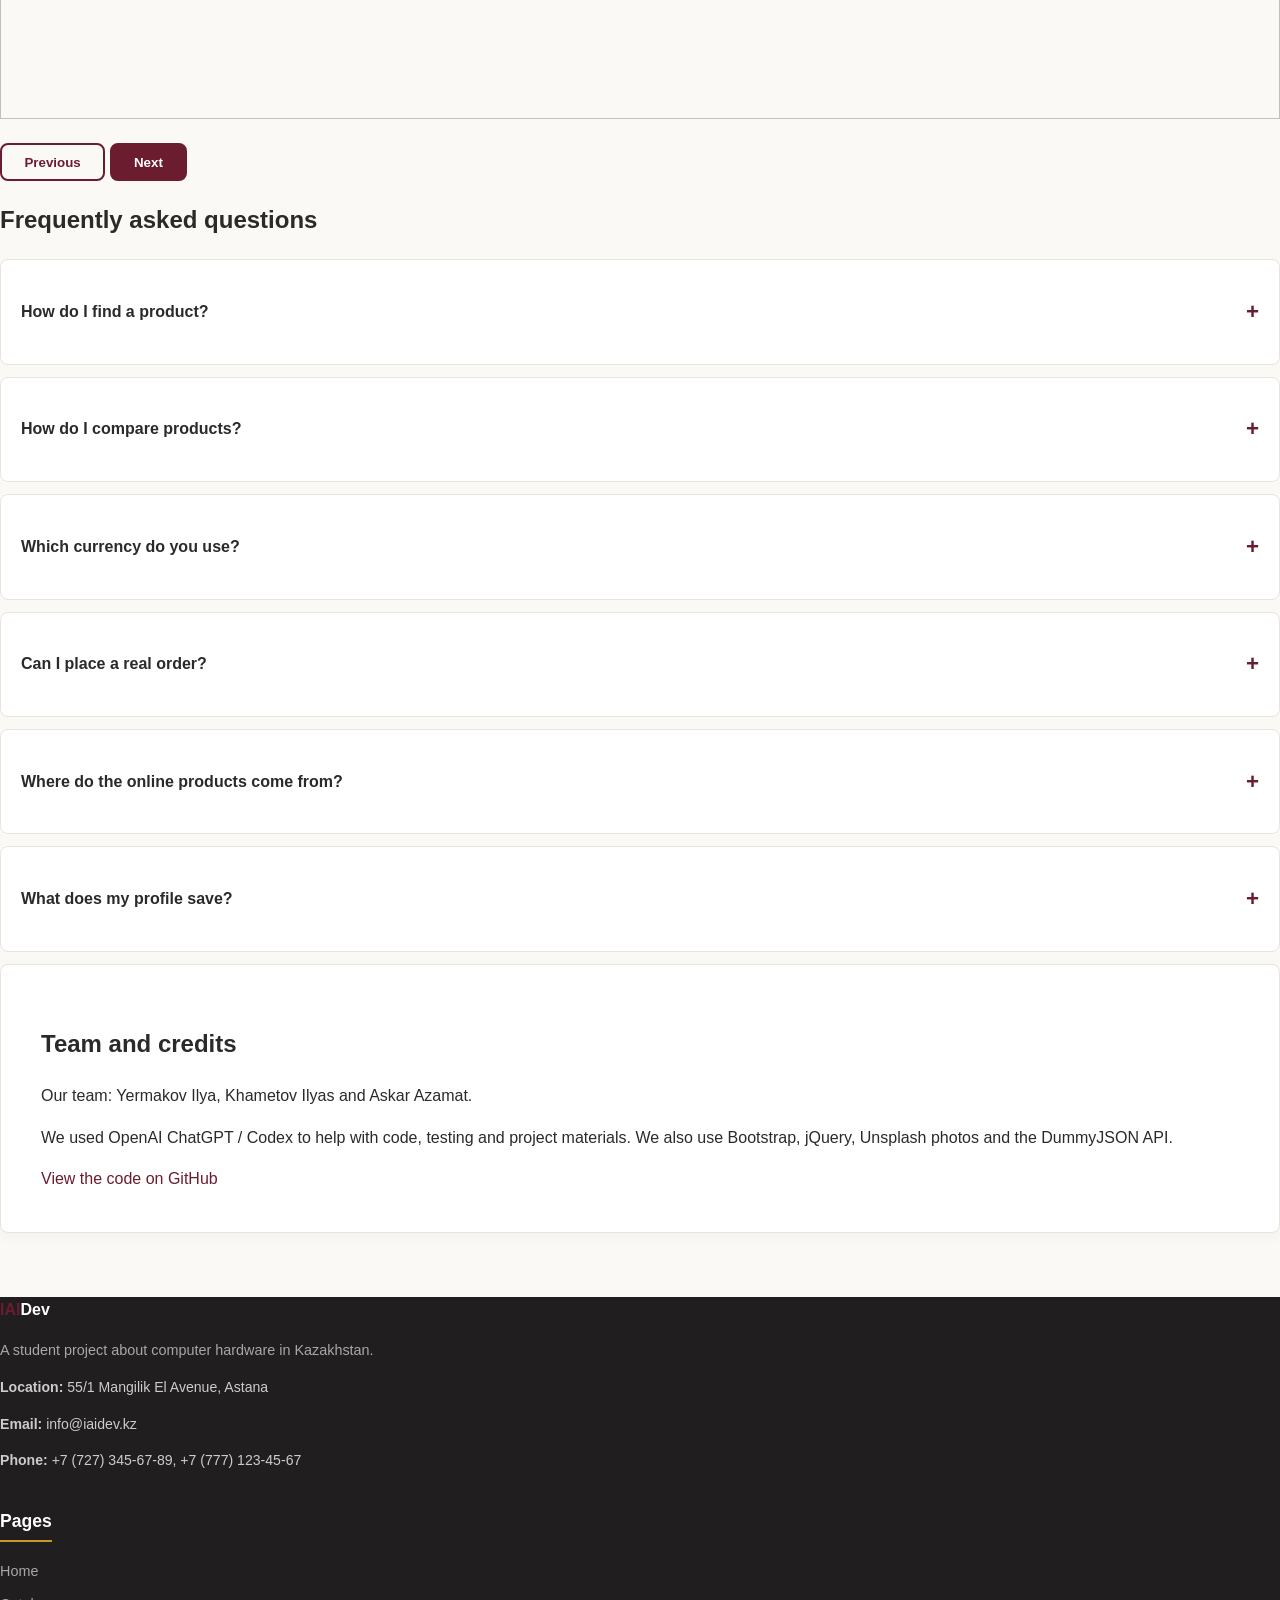
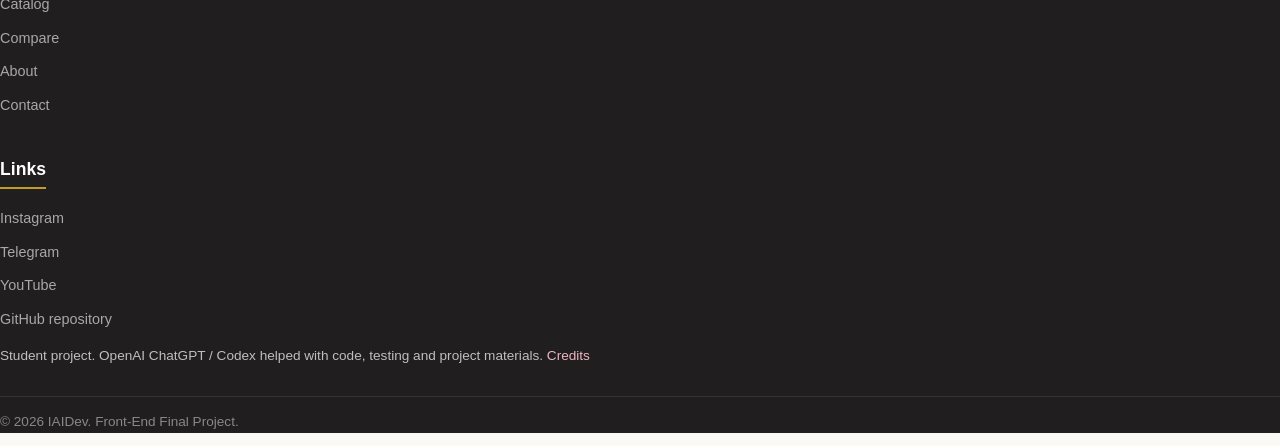
==== commit c96d99d3: "Simplify text and remove documents" ====
--- a/about.html
+++ b/about.html
@@ -1,9 +1,9 @@
 <!DOCTYPE html>
-<html lang="ru">
+<html lang="en">
 <head>
     <meta charset="UTF-8">
     <meta name="viewport" content="width=device-width, initial-scale=1.0">
-    <title>О магазине — IAIDev Казахстан</title>
+    <title>About - IAIDev</title>
     <link href="vendor/bootstrap.min.css" rel="stylesheet">
     <script src="js/theme.js"></script>
     <link rel="stylesheet" href="css/style.css">
@@ -15,32 +15,32 @@
             <a href="index.html" class="logo">
                 <span class="logo-accent">IAI</span>Dev
             </a>
-            <nav class="main-nav" aria-label="Основная навигация">
+            <nav class="main-nav" aria-label="Main navigation">
                 <ul class="nav-list">
-                    <li class="nav-item"><a href="index.html" class="nav-link">Главная</a></li>
-                    <li class="nav-item"><a href="catalog.html" class="nav-link">Каталог</a></li>
-                    <li class="nav-item"><a href="compare.html" class="nav-link">Сравнение</a></li>
-                    <li class="nav-item"><a href="about.html" class="nav-link active" aria-current="page">О нас</a></li>
-                    <li class="nav-item"><a href="contact.html" class="nav-link">Контакты</a></li>
+                    <li class="nav-item"><a href="index.html" class="nav-link">Home</a></li>
+                    <li class="nav-item"><a href="catalog.html" class="nav-link">Catalog</a></li>
+                    <li class="nav-item"><a href="compare.html" class="nav-link">Compare</a></li>
+                    <li class="nav-item"><a href="about.html" class="nav-link active" aria-current="page">About</a></li>
+                    <li class="nav-item"><a href="contact.html" class="nav-link">Contact</a></li>
                 </ul>
             </nav>
             <div class="header-tools">
-                <button id="themeToggle" type="button" class="btn btn-sm btn-outline-burgundy" aria-pressed="false">Тёмная тема</button>
-                <a id="accountLink" class="account-link" href="contact.html#account">Войти</a>
-                <button id="signOut" type="button" class="btn btn-sm btn-outline-burgundy" hidden>Выйти</button>
+                <button id="themeToggle" type="button" class="btn btn-sm btn-outline-burgundy" aria-pressed="false">Dark theme</button>
+                <a id="accountLink" class="account-link" href="contact.html#account">Sign in</a>
+                <button id="signOut" type="button" class="btn btn-sm btn-outline-burgundy" hidden>Sign out</button>
             </div>
         </div>
     </header>
     <p id="storageNotice" class="container storage-notice" role="status"></p>
-    <noscript><p class="container alert alert-warning">Включите JavaScript для входа, темы, поиска и интерактивных функций.</p></noscript>
+    <noscript><p class="container alert alert-warning">Enable JavaScript to use the interactive features.</p></noscript>
 
     <main class="py-5">
         <div class="container">
 
             <div class="section-heading text-center mb-5">
-                <h1 class="section-title">О проекте IAIDev</h1>
+                <h1 class="section-title">About IAIDev</h1>
                 <p class="section-subtitle">
-                    Создаем удобную платформу для подбора современной компьютерной техники в Казахстане
+                    A student project for browsing and comparing computer hardware.
                 </p>
             </div>
 
@@ -48,19 +48,19 @@
                 <div class="row align-items-center g-4">
                     <div class="col-12 col-lg-6">
                         <div class="pe-lg-4">
-                            <h2 class="h3 mb-3 text-burgundy">Кто мы и для кого работаем?</h2>
+                            <h2 class="h3 mb-3 text-burgundy">Who are we?</h2>
                             <p class="lead text-muted">
-                                <strong>IAIDev</strong> — это университетский проект интернет-магазина техники, созданный командой студентов в рамках курса фронтенд-разработки.
+                                <strong>IAIDev</strong> is a student store website for our Front-End Web Development course.
                             </p>
                             <p>
-                                Идея проекта родилась из простой проблемы: студентам IT-специальностей, дизайнерам и геймерам в Казахстане сложно быстро подобрать сбалансированные комплектующие или надежный ультрабук для учебы. Мы объединили реальные хиты рынка (ASUS Vivobook, процессоры Ryzen, графику RTX) в лаконичный и быстрый интерфейс без перегрузки тяжелыми скриптами.
+                                We built a simple place to browse laptops and PC parts. Visitors can search products, compare specs and save a personal list.
                             </p>
                         </div>
                     </div>
                     <div class="col-12 col-lg-6">
                         <div class="about-image-wrap rounded overflow-hidden shadow-sm">
                             <img src="images/photo-1522071820081-009f0129c71c.jpg"
-                                 alt="Команда IAIDev за работой"
+                                 alt="Students working together"
                                  class="img-fluid w-100"
                                  loading="lazy">
                         </div>
@@ -73,25 +73,25 @@
                     <div class="col-6 col-md-3">
                         <div class="stat-box">
                             <span class="stat-number">4</span>
-                            <span class="stat-text">Недели изучения веб-разработки</span>
+                            <span class="stat-text">Product groups on the home page</span>
                         </div>
                     </div>
                     <div class="col-6 col-md-3">
                         <div class="stat-box">
                             <span class="stat-number">5</span>
-                            <span class="stat-text">Связных HTML5 страниц</span>
+                            <span class="stat-text">Connected pages</span>
                         </div>
                     </div>
                     <div class="col-6 col-md-3">
                         <div class="stat-box">
                             <span class="stat-number">100%</span>
-                            <span class="stat-text">Адаптивная верстка (Mobile & PC)</span>
+                            <span class="stat-text">Responsive layout</span>
                         </div>
                     </div>
                     <div class="col-6 col-md-3">
                         <div class="stat-box">
                             <span class="stat-number">8+</span>
-                            <span class="stat-text">Реальных моделей гаджетов</span>
+                            <span class="stat-text">Product examples</span>
                         </div>
                     </div>
                 </div>
@@ -101,33 +101,33 @@
                 <div class="row g-4 align-items-center flex-lg-row-reverse">
                     <div class="col-12 col-lg-6">
                         <div class="ps-lg-4">
-                            <h2 class="h3 mb-3 text-burgundy">Технологический стек проекта</h2>
+                            <h2 class="h3 mb-3 text-burgundy">Our tools</h2>
                             <p class="text-muted">
-                                В проекте используются знакомые по курсу технологии:
+                                We use the tools we studied in class:
                             </p>
                             <ul class="list-unstyled">
                                 <li class="mb-3 d-flex align-items-start">
                                     <span class="me-3 fs-5">🔹</span>
                                     <div>
-                                        <strong>Семантический HTML5:</strong> теги <code>&lt;header&gt;</code>, <code>&lt;nav&gt;</code>, <code>&lt;main&gt;</code>, <code>&lt;section&gt;</code>, <code>&lt;article&gt;</code>, <code>&lt;footer&gt;</code>.
+                                        <strong>HTML5:</strong> elements <code>&lt;header&gt;</code>, <code>&lt;nav&gt;</code>, <code>&lt;main&gt;</code>, <code>&lt;section&gt;</code>, <code>&lt;article&gt;</code>, <code>&lt;footer&gt;</code>.
                                     </div>
                                 </li>
                                 <li class="mb-3 d-flex align-items-start">
                                     <span class="me-3 fs-5">🔹</span>
                                     <div>
-                                        <strong>Современный CSS3:</strong> переменные палитры в <code>:root</code>, позиционирование бейджиков (relative/absolute), эффекты <code>:hover</code> и <code>:focus</code>, псевдокласс <code>:nth-child(even)</code> для таблиц.
+                                        <strong>CSS3:</strong> color variables in <code>:root</code>, positioned badges, <code>:hover</code> and <code>:focus</code>effects, and <code>:nth-child(even)</code> for table rows.
                                     </div>
                                 </li>
                                 <li class="mb-3 d-flex align-items-start">
                                     <span class="me-3 fs-5">🔹</span>
                                     <div>
-                                        <strong>Комбинированный лэйаут:</strong> навигация построена на <strong>Flexbox</strong>, каталог товаров на <strong>CSS Grid</strong>, а базовая сетка страниц на <strong>Bootstrap 5</strong>.
+                                        <strong>Layout:</strong> the menu uses <strong>Flexbox</strong>, product cards use <strong>CSS Grid</strong>, and page columns use <strong>Bootstrap 5</strong>.
                                     </div>
                                 </li>
                                 <li class="mb-3 d-flex align-items-start">
                                     <span class="me-3 fs-5">🔹</span>
                                     <div>
-                                        <strong>JavaScript и jQuery:</strong> валидация форм, поиск, CRUD, галерея, FAQ, тема, профиль и загрузка товаров. Адаптивность сохраняют медиа-запросы <code>@media</code> для двух ключевых брейкпоинтов (планшеты и мобильные устройства).
+                                        <strong>JavaScript and jQuery:</strong> forms, search, product lists, gallery, FAQ, themes, profiles and API data. We use <code>@media</code> rules to fit smaller screens.
                                     </div>
                                 </li>
                             </ul>
@@ -136,7 +136,7 @@
                     <div class="col-12 col-lg-6">
                         <div class="about-image-wrap rounded overflow-hidden shadow-sm">
                             <img src="images/photo-1531403009284-440f080d1e12.jpg"
-                                 alt="Процесс верстки и дизайна"
+                                 alt="Planning a website"
                                  class="img-fluid w-100"
                                  loading="lazy">
                         </div>
@@ -146,28 +146,28 @@
 
             <section class="values-section">
                 <div class="section-heading text-center mb-4">
-                    <h2 class="h3">Наши стандарты качества</h2>
+                    <h2 class="h3">What the site offers</h2>
                 </div>
                 <div class="row g-4">
                     <div class="col-12 col-md-4">
                         <div class="about-card text-center">
                             <div class="feature-icon">🇰🇿</div>
-                            <h3 class="feature-title">Локализация для РК</h3>
-                            <p class="feature-text">Основной каталог показывает примеры цен в тенге. Онлайн-подборка отдельно отмечена в USD. Это учебный сайт без реальной оплаты и доставки.</p>
+                            <h3 class="feature-title">Clear prices</h3>
+                            <p class="feature-text">The main catalog uses sample KZT prices. API products use USD. This demo does not take payments or orders.</p>
                         </div>
                     </div>
                     <div class="col-12 col-md-4">
                         <div class="about-card text-center">
                             <div class="feature-icon">🔍</div>
-                            <h3 class="feature-title">Честные характеристики</h3>
-                            <p class="feature-text">Карточки помогают сравнить основные характеристики техники. Данные учебные: перед настоящей покупкой характеристики нужно уточнить у производителя.</p>
+                            <h3 class="feature-title">Simple product details</h3>
+                            <p class="feature-text">Cards show basic specs for comparison. These are examples; check the maker's specs before a real purchase.</p>
                         </div>
                     </div>
                     <div class="col-12 col-md-4">
                         <div class="about-card text-center">
                             <div class="feature-icon">💡</div>
-                            <h3 class="feature-title">Помощь студентам</h3>
-                            <p class="feature-text">Мы помогаем собрать рабочий сетап или подобрать ультрабук под конкретные учебные задачи с минимальной переплатой.</p>
+                            <h3 class="feature-title">Useful for students</h3>
+                            <p class="feature-text">Browse examples of laptops and PC parts for study, work and gaming.</p>
                         </div>
                     </div>
                 </div>
@@ -175,41 +175,41 @@
 
 
             <section class="mt-5" aria-labelledby="galleryTitle">
-                <h2 id="galleryTitle" class="h3 mb-3">Галерея техники</h2>
-                <p class="text-muted">Нажмите на фотографию, чтобы рассмотреть её. Изображения иллюстративные.</p>
+                <h2 id="galleryTitle" class="h3 mb-3">Product gallery</h2>
+                <p class="text-muted">Click a photo to open it. Photos are for illustration.</p>
                 <div class="row g-4">
                     <div class="col-12 col-sm-6 col-lg-4">
-                        <button type="button" class="gallery-item card w-100 h-100 text-start" aria-label="Увеличить: ASUS Vivobook S14">
+                        <button type="button" class="gallery-item card w-100 h-100 text-start" aria-label="Open photo: ASUS Vivobook S14">
                             <img src="images/photo-1496181133206-80ce9b88a853.jpg" alt="ASUS Vivobook S14" class="card-img-top gallery-thumbnail" loading="lazy">
                             <span class="card-body fw-semibold">ASUS Vivobook S14</span>
                         </button>
                     </div>
                     <div class="col-12 col-sm-6 col-lg-4">
-                        <button type="button" class="gallery-item card w-100 h-100 text-start" aria-label="Увеличить: ASUS Zenbook 14 OLED">
+                        <button type="button" class="gallery-item card w-100 h-100 text-start" aria-label="Open photo: ASUS Zenbook 14 OLED">
                             <img src="images/photo-1541807084-5c52b6b3adef.jpg" alt="ASUS Zenbook 14 OLED" class="card-img-top gallery-thumbnail" loading="lazy">
                             <span class="card-body fw-semibold">ASUS Zenbook 14 OLED</span>
                         </button>
                     </div>
                     <div class="col-12 col-sm-6 col-lg-4">
-                        <button type="button" class="gallery-item card w-100 h-100 text-start" aria-label="Увеличить: GeForce RTX 4060 8GB">
+                        <button type="button" class="gallery-item card w-100 h-100 text-start" aria-label="Open photo: GeForce RTX 4060 8GB">
                             <img src="images/photo-1591488320449-011701bb6704.jpg" alt="GeForce RTX 4060 8GB" class="card-img-top gallery-thumbnail" loading="lazy">
                             <span class="card-body fw-semibold">GeForce RTX 4060 8GB</span>
                         </button>
                     </div>
                     <div class="col-12 col-sm-6 col-lg-4">
-                        <button type="button" class="gallery-item card w-100 h-100 text-start" aria-label="Увеличить: AMD Ryzen 5 5600">
+                        <button type="button" class="gallery-item card w-100 h-100 text-start" aria-label="Open photo: AMD Ryzen 5 5600">
                             <img src="images/photo-1591799264318-7e6ef8ddb7ea.jpg" alt="AMD Ryzen 5 5600" class="card-img-top gallery-thumbnail" loading="lazy">
                             <span class="card-body fw-semibold">AMD Ryzen 5 5600</span>
                         </button>
                     </div>
                     <div class="col-12 col-sm-6 col-lg-4">
-                        <button type="button" class="gallery-item card w-100 h-100 text-start" aria-label="Увеличить: Kingston Fury DDR4 16GB">
+                        <button type="button" class="gallery-item card w-100 h-100 text-start" aria-label="Open photo: Kingston Fury DDR4 16GB">
                             <img src="images/photo-1562976540-1502c2145186.jpg" alt="Kingston Fury DDR4 16GB" class="card-img-top gallery-thumbnail" loading="lazy">
                             <span class="card-body fw-semibold">Kingston Fury DDR4 16GB</span>
                         </button>
                     </div>
                     <div class="col-12 col-sm-6 col-lg-4">
-                        <button type="button" class="gallery-item card w-100 h-100 text-start" aria-label="Увеличить: Deepcool AK400">
+                        <button type="button" class="gallery-item card w-100 h-100 text-start" aria-label="Open photo: Deepcool AK400">
                             <img src="images/photo-1587202372634-32705e3bf49c.jpg" alt="Deepcool AK400" class="card-img-top gallery-thumbnail" loading="lazy">
                             <span class="card-body fw-semibold">Deepcool AK400</span>
                         </button>
@@ -220,53 +220,53 @@
                 <div class="modal-dialog modal-lg modal-dialog-centered">
                     <div class="modal-content">
                         <div class="modal-header">
-                            <h2 id="galleryCaption" class="modal-title fs-5">Фотография</h2>
-                            <button type="button" class="btn-close" data-bs-dismiss="modal" aria-label="Закрыть"></button>
+                            <h2 id="galleryCaption" class="modal-title fs-5">Photo</h2>
+                            <button type="button" class="btn-close" data-bs-dismiss="modal" aria-label="Close"></button>
                         </div>
                         <div class="modal-body text-center">
                             <img id="lightboxImage" class="lightbox-image" alt="">
                             <p id="galleryCounter" class="text-muted mt-2 mb-0" aria-live="polite"></p>
                         </div>
                         <div class="modal-footer justify-content-between flex-nowrap">
-                            <button id="previousImage" type="button" class="btn btn-outline-burgundy" aria-label="Предыдущее фото">← Назад</button>
-                            <button id="nextImage" type="button" class="btn btn-burgundy" aria-label="Следующее фото">Вперёд →</button>
+                            <button id="previousImage" type="button" class="btn btn-outline-burgundy" aria-label="Previous photo">Previous</button>
+                            <button id="nextImage" type="button" class="btn btn-burgundy" aria-label="Next photo">Next</button>
                         </div>
                     </div>
                 </div>
             </div>
 
             <section id="faq" class="mt-5" aria-labelledby="faqTitle">
-                <h2 id="faqTitle" class="h3 mb-3">Частые вопросы</h2>
-                <article class="faq-item">
-                    <h3 class="mb-0"><button id="faqQuestion1" type="button" class="faq-question" aria-expanded="false" aria-controls="faqAnswer1"><span>Как найти нужный товар?</span><span class="faq-indicator" aria-hidden="true">+</span></button></h3>
-                    <div id="faqAnswer1" class="faq-answer" role="region" aria-labelledby="faqQuestion1"><p>Откройте «Каталог», введите название в строку поиска и выберите категорию. Поиск и категория работают вместе. Чтобы увидеть весь каталог, очистите поиск и нажмите «Все».</p></div>
-                </article>
-                <article class="faq-item">
-                    <h3 class="mb-0"><button id="faqQuestion2" type="button" class="faq-question" aria-expanded="false" aria-controls="faqAnswer2"><span>Как сравнить комплектующие?</span><span class="faq-indicator" aria-hidden="true">+</span></button></h3>
-                    <div id="faqAnswer2" class="faq-answer" role="region" aria-labelledby="faqQuestion2"><p>На странице «Сравнение» есть таблица характеристик и личный список. В список можно добавить название, категорию и цену, затем изменить или удалить запись. Список сохраняется в этом браузере.</p></div>
-                </article>
-                <article class="faq-item">
-                    <h3 class="mb-0"><button id="faqQuestion3" type="button" class="faq-question" aria-expanded="false" aria-controls="faqAnswer3"><span>В какой валюте указаны цены?</span><span class="faq-indicator" aria-hidden="true">+</span></button></h3>
-                    <div id="faqAnswer3" class="faq-answer" role="region" aria-labelledby="faqQuestion3"><p>Основной каталог показывает примерные цены в тенге. Онлайн-подборка DummyJSON показывает демонстрационные цены в долларах США (USD). Автоматического пересчёта валют нет.</p></div>
-                </article>
-                <article class="faq-item">
-                    <h3 class="mb-0"><button id="faqQuestion4" type="button" class="faq-question" aria-expanded="false" aria-controls="faqAnswer4"><span>Можно ли оформить настоящий заказ?</span><span class="faq-indicator" aria-hidden="true">+</span></button></h3>
-                    <div id="faqAnswer4" class="faq-answer" role="region" aria-labelledby="faqQuestion4"><p>Это студенческий проект интернет-магазина. Оплата, доставка и реальные заказы не подключены. Формы и карточки нужны для демонстрации возможностей сайта.</p></div>
-                </article>
-                <article class="faq-item">
-                    <h3 class="mb-0"><button id="faqQuestion5" type="button" class="faq-question" aria-expanded="false" aria-controls="faqAnswer5"><span>Откуда берётся онлайн-подборка техники?</span><span class="faq-indicator" aria-hidden="true">+</span></button></h3>
-                    <div id="faqAnswer5" class="faq-answer" role="region" aria-labelledby="faqQuestion5"><p>Ноутбуки и смартфоны загружаются из открытого сервиса DummyJSON. Выберите категорию или нажмите «Обновить». Для этой части нужен интернет; при ошибке появится сообщение и можно повторить запрос.</p></div>
-                </article>
-                <article class="faq-item">
-                    <h3 class="mb-0"><button id="faqQuestion6" type="button" class="faq-question" aria-expanded="false" aria-controls="faqAnswer6"><span>Что сохраняет мой профиль?</span><span class="faq-indicator" aria-hidden="true">+</span></button></h3>
-                    <div id="faqAnswer6" class="faq-answer" role="region" aria-labelledby="faqQuestion6"><p>Только введённые имя и email в браузере. Пароли не сохраняются. Кнопка «Выйти» удаляет профиль, а выбранная тема и список сравнения остаются.</p></div>
+                <h2 id="faqTitle" class="h3 mb-3">Frequently asked questions</h2>
+                <article class="faq-item">
+                    <h3 class="mb-0"><button id="faqQuestion1" type="button" class="faq-question" aria-expanded="false" aria-controls="faqAnswer1"><span>How do I find a product?</span><span class="faq-indicator" aria-hidden="true">+</span></button></h3>
+                    <div id="faqAnswer1" class="faq-answer" role="region" aria-labelledby="faqQuestion1"><p>Open Catalog, type a name and choose a category. To see all products, clear the search and select All.</p></div>
+                </article>
+                <article class="faq-item">
+                    <h3 class="mb-0"><button id="faqQuestion2" type="button" class="faq-question" aria-expanded="false" aria-controls="faqAnswer2"><span>How do I compare products?</span><span class="faq-indicator" aria-hidden="true">+</span></button></h3>
+                    <div id="faqAnswer2" class="faq-answer" role="region" aria-labelledby="faqQuestion2"><p>Open Compare to view the specs table. You can also add, edit and delete items in your own list. The list stays in this browser.</p></div>
+                </article>
+                <article class="faq-item">
+                    <h3 class="mb-0"><button id="faqQuestion3" type="button" class="faq-question" aria-expanded="false" aria-controls="faqAnswer3"><span>Which currency do you use?</span><span class="faq-indicator" aria-hidden="true">+</span></button></h3>
+                    <div id="faqAnswer3" class="faq-answer" role="region" aria-labelledby="faqQuestion3"><p>The main catalog uses KZT. The DummyJSON section uses USD. All prices are examples, with no currency conversion.</p></div>
+                </article>
+                <article class="faq-item">
+                    <h3 class="mb-0"><button id="faqQuestion4" type="button" class="faq-question" aria-expanded="false" aria-controls="faqAnswer4"><span>Can I place a real order?</span><span class="faq-indicator" aria-hidden="true">+</span></button></h3>
+                    <div id="faqAnswer4" class="faq-answer" role="region" aria-labelledby="faqQuestion4"><p>No. This is a student project. Payments, delivery and real orders are not available.</p></div>
+                </article>
+                <article class="faq-item">
+                    <h3 class="mb-0"><button id="faqQuestion5" type="button" class="faq-question" aria-expanded="false" aria-controls="faqAnswer5"><span>Where do the online products come from?</span><span class="faq-indicator" aria-hidden="true">+</span></button></h3>
+                    <div id="faqAnswer5" class="faq-answer" role="region" aria-labelledby="faqQuestion5"><p>They come from the public DummyJSON API. Choose a category or click Refresh. This section needs an internet connection.</p></div>
+                </article>
+                <article class="faq-item">
+                    <h3 class="mb-0"><button id="faqQuestion6" type="button" class="faq-question" aria-expanded="false" aria-controls="faqAnswer6"><span>What does my profile save?</span><span class="faq-indicator" aria-hidden="true">+</span></button></h3>
+                    <div id="faqAnswer6" class="faq-answer" role="region" aria-labelledby="faqQuestion6"><p>Only your name and email are saved in this browser. No passwords are stored. Sign out removes your profile but keeps the theme and product list.</p></div>
                 </article>
             </section>
             <section id="projectCredits" class="contact-card mt-5" aria-labelledby="creditsTitle">
-                <h2 id="creditsTitle" class="h4">Команда и источники</h2>
-                <p>Yermakov Ilya, Khametov Ilyas, Askar Azamat. Тема и команда сохранены с Endterm.</p>
-                <p>Для доработки кода, тестирования и подготовки материалов использовался OpenAI ChatGPT / Codex. Bootstrap 5.3.3 и jQuery 3.7.1 подключены локально. Фотографии Unsplash иллюстративные, данные онлайн-подборки предоставляет DummyJSON.</p>
-                <a href="https://github.com/Taillin/online-store-front" target="_blank" rel="noopener">Исходный код проекта на GitHub</a>
+                <h2 id="creditsTitle" class="h4">Team and credits</h2>
+                <p>Our team: Yermakov Ilya, Khametov Ilyas and Askar Azamat.</p>
+                <p>We used OpenAI ChatGPT / Codex to help with code, testing and project materials. We also use Bootstrap, jQuery, Unsplash photos and the DummyJSON API.</p>
+                <a href="https://github.com/Taillin/online-store-front" target="_blank" rel="noopener">View the code on GitHub</a>
             </section>
         </div>
     </main>
@@ -277,35 +277,35 @@
                 <div class="col-12 col-md-4">
                     <h4 class="footer-brand"><span class="logo-accent">IAI</span>Dev</h4>
                     <p class="footer-desc">
-                        Студенческий проект интернет-магазина компьютерной техники и электроники в Казахстане.
+                        A student project about computer hardware in Kazakhstan.
                     </p>
-                    <p class="footer-contact"><strong>Город:</strong> Астана, проспект Мангилик Ел, 55/1</p>
+                    <p class="footer-contact"><strong>Location:</strong> 55/1 Mangilik El Avenue, Astana</p>
                     <p class="footer-contact"><strong>Email:</strong> info@iaidev.kz</p>
-                    <p class="footer-contact"><strong>Телефон:</strong> +7 (727) 345-67-89, +7 (777) 123-45-67</p>
+                    <p class="footer-contact"><strong>Phone:</strong> +7 (727) 345-67-89, +7 (777) 123-45-67</p>
                 </div>
                 <div class="col-6 col-md-4">
-                    <h5 class="footer-title">Навигация</h5>
+                    <h5 class="footer-title">Pages</h5>
                     <ul class="footer-links">
-                        <li><a href="index.html">Главная</a></li>
-                        <li><a href="catalog.html">Каталог гаджетов</a></li>
-                        <li><a href="compare.html">Сравнение товаров</a></li>
-                        <li><a href="about.html">О магазине</a></li>
-                        <li><a href="contact.html">Обратная связь</a></li>
+                        <li><a href="index.html">Home</a></li>
+                        <li><a href="catalog.html">Catalog</a></li>
+                        <li><a href="compare.html">Compare</a></li>
+                        <li><a href="about.html">About</a></li>
+                        <li><a href="contact.html">Contact</a></li>
                     </ul>
                 </div>
                 <div class="col-6 col-md-4">
-                    <h5 class="footer-title">Мы в соцсетях</h5>
+                    <h5 class="footer-title">Links</h5>
                     <ul class="footer-links">
                         <li><a href="https://instagram.com" target="_blank" rel="noopener">Instagram</a></li>
-                        <li><a href="https://t.me" target="_blank" rel="noopener">Telegram Казахстан</a></li>
-                        <li><a href="https://youtube.com" target="_blank" rel="noopener">YouTube-обзоры</a></li>
-                        <li><a href="https://github.com/Taillin/online-store-front" target="_blank" rel="noopener">GitHub Репозиторий</a></li>
+                        <li><a href="https://t.me" target="_blank" rel="noopener">Telegram</a></li>
+                        <li><a href="https://youtube.com" target="_blank" rel="noopener">YouTube</a></li>
+                        <li><a href="https://github.com/Taillin/online-store-front" target="_blank" rel="noopener">GitHub repository</a></li>
                     </ul>
                 </div>
             </div>
-            <p class="ai-credit">Учебный проект. OpenAI ChatGPT / Codex использовался для доработки кода, проверки функций и подготовки материалов. <a href="about.html#projectCredits">Подробнее</a></p>
+            <p class="ai-credit">Student project. OpenAI ChatGPT / Codex helped with code, testing and project materials. <a href="about.html#projectCredits">Credits</a></p>
             <div class="footer-bottom text-center py-3">
-                <p class="mb-0">© 2026 IAIDev Казахстан. Final Project по веб-разработке. Все права защищены.</p>
+                <p class="mb-0">© 2026 IAIDev. Front-End Final Project.</p>
             </div>
         </div>
     </footer>
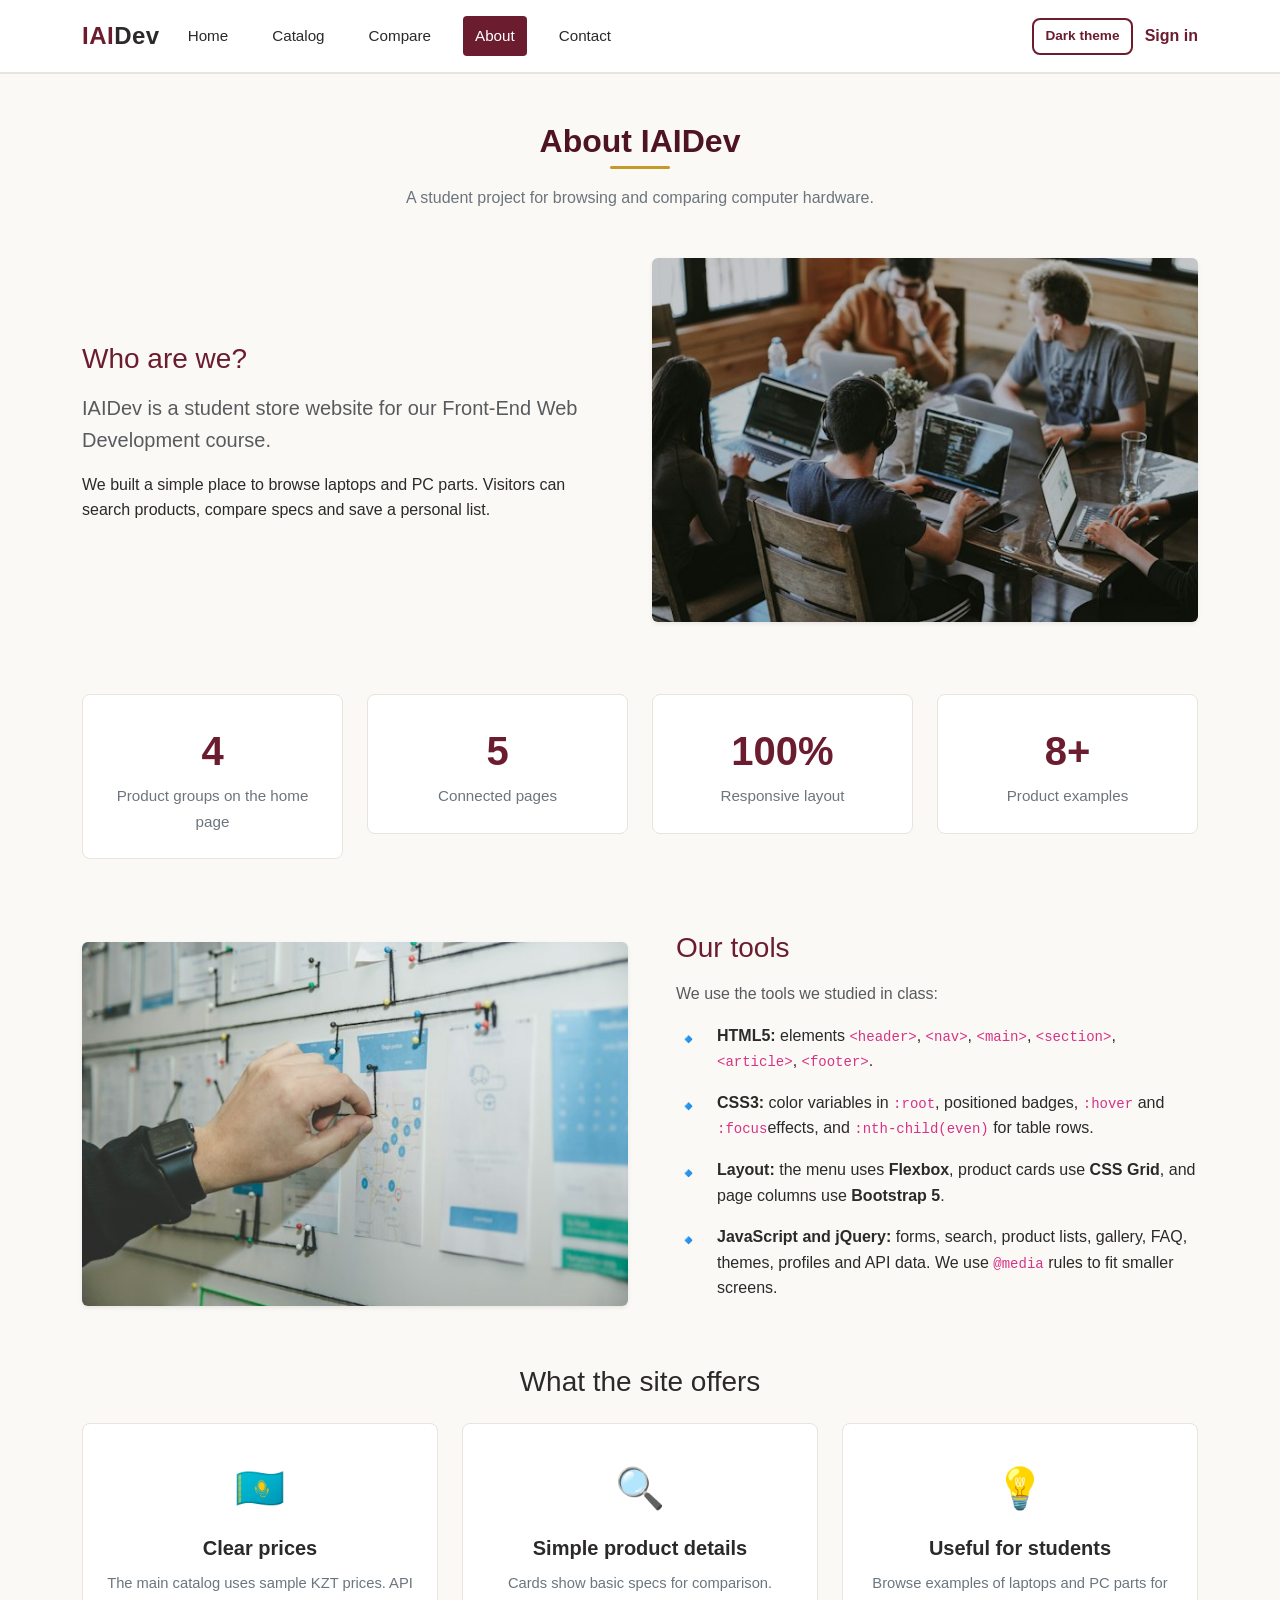
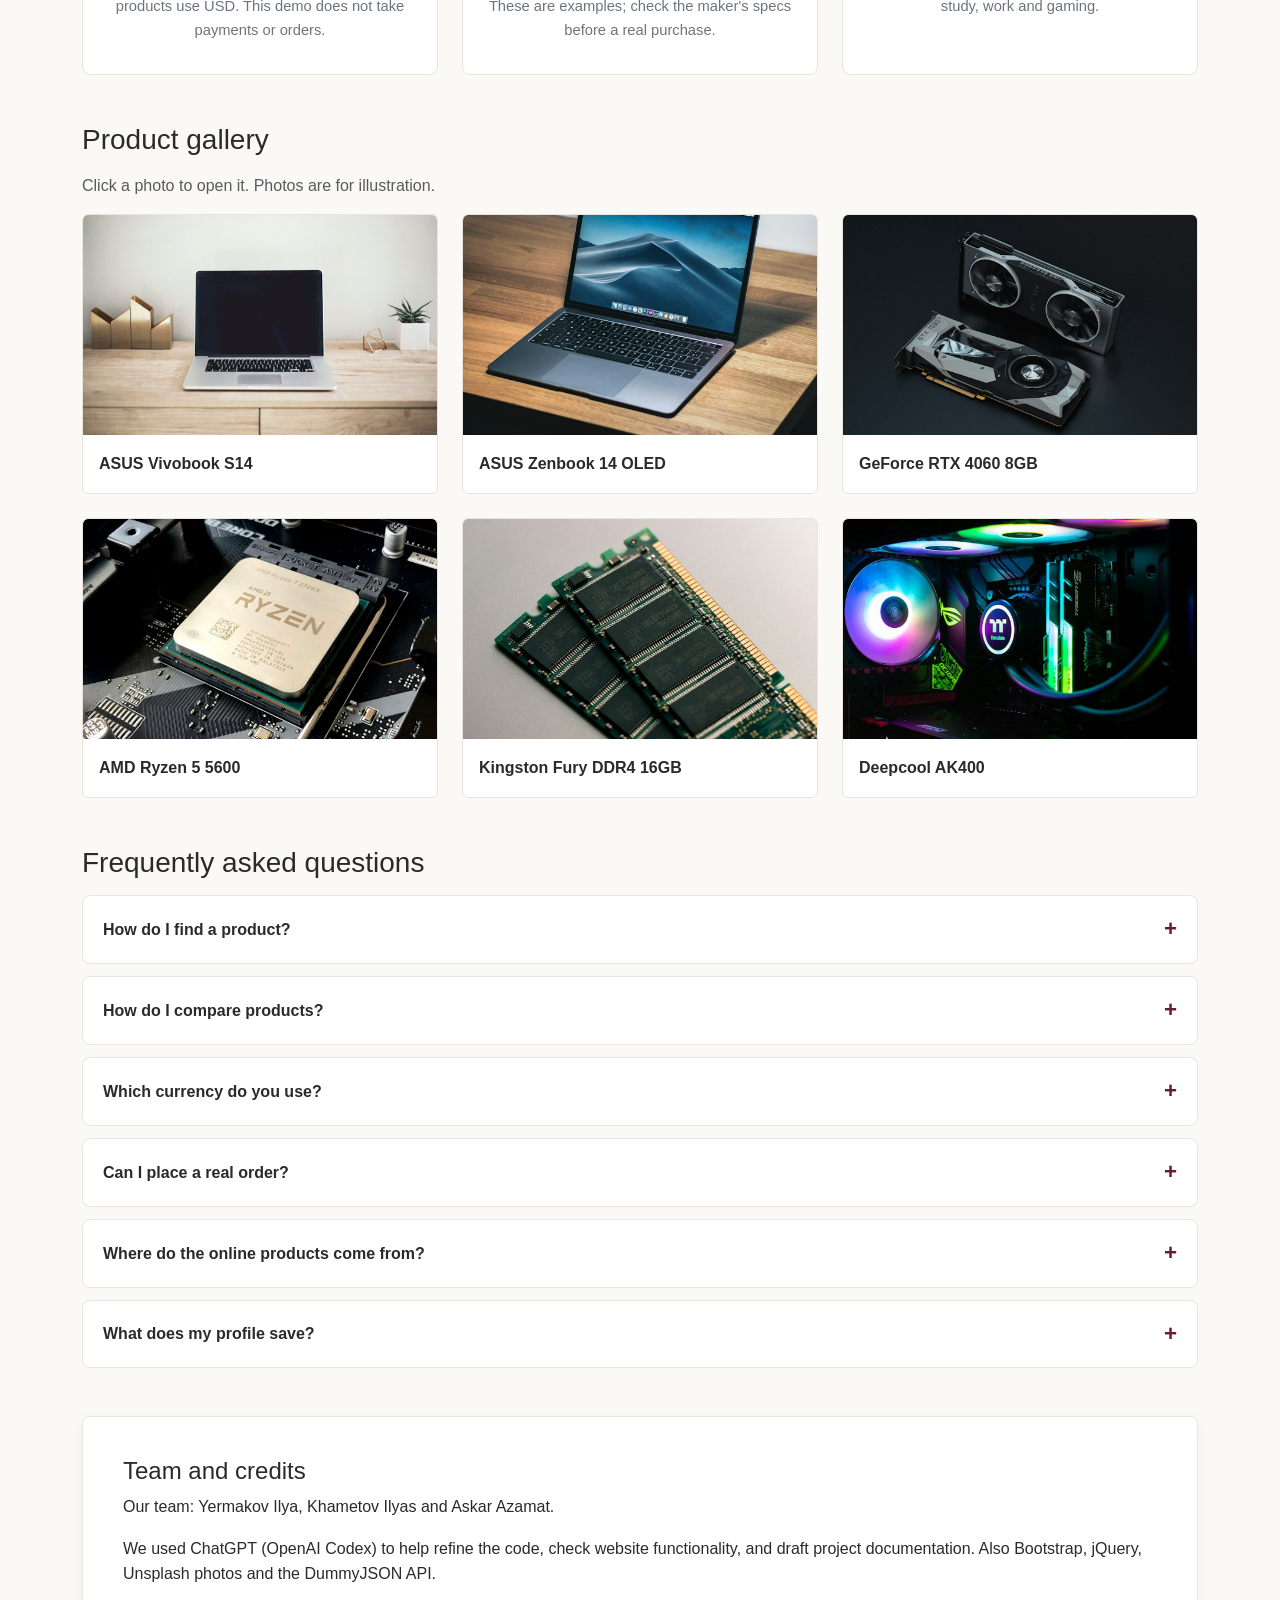
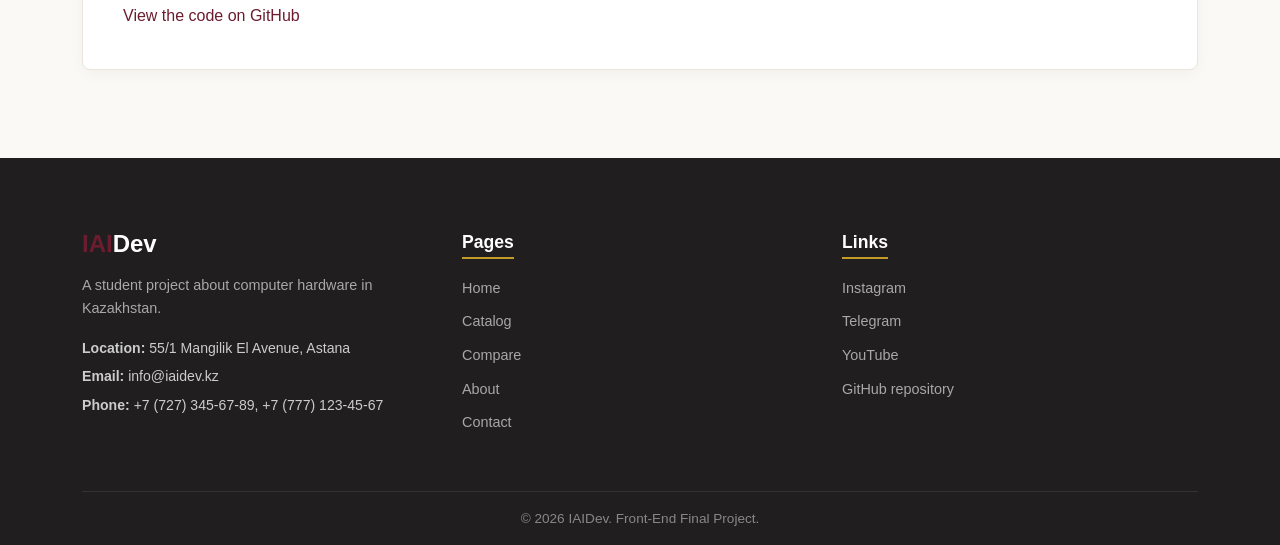
==== commit 588c34df: "final version of site" ====
--- a/about.html
+++ b/about.html
@@ -4,7 +4,7 @@
     <meta charset="UTF-8">
     <meta name="viewport" content="width=device-width, initial-scale=1.0">
     <title>About - IAIDev</title>
-    <link href="vendor/bootstrap.min.css" rel="stylesheet">
+    <link rel="stylesheet" href="https://cdn.jsdelivr.net/npm/bootstrap@5.3.3/dist/css/bootstrap.min.css">
     <script src="js/theme.js"></script>
     <link rel="stylesheet" href="css/style.css">
 </head>
@@ -265,7 +265,8 @@
             <section id="projectCredits" class="contact-card mt-5" aria-labelledby="creditsTitle">
                 <h2 id="creditsTitle" class="h4">Team and credits</h2>
                 <p>Our team: Yermakov Ilya, Khametov Ilyas and Askar Azamat.</p>
-                <p>We used OpenAI ChatGPT / Codex to help with code, testing and project materials. We also use Bootstrap, jQuery, Unsplash photos and the DummyJSON API.</p>
+                <p>  We used ChatGPT (OpenAI Codex) to help refine the code,
+                     check website functionality, and draft project documentation. Also Bootstrap, jQuery, Unsplash photos and the DummyJSON API.</p>
                 <a href="https://github.com/Taillin/online-store-front" target="_blank" rel="noopener">View the code on GitHub</a>
             </section>
         </div>
@@ -303,15 +304,14 @@
                     </ul>
                 </div>
             </div>
-            <p class="ai-credit">Student project. OpenAI ChatGPT / Codex helped with code, testing and project materials. <a href="about.html#projectCredits">Credits</a></p>
             <div class="footer-bottom text-center py-3">
                 <p class="mb-0">© 2026 IAIDev. Front-End Final Project.</p>
             </div>
         </div>
     </footer>
 
-    <script src="vendor/jquery-3.7.1.min.js"></script>
-    <script src="vendor/bootstrap.bundle.min.js"></script>
+    <script src="https://code.jquery.com/jquery-3.7.1.min.js"></script>
+    <script src="https://cdn.jsdelivr.net/npm/bootstrap@5.3.3/dist/js/bootstrap.bundle.min.js"></script>
     <script src="js/script.js"></script>
     <script src="js/final.js"></script>
 </body>
--- a/css/style.css
+++ b/css/style.css
@@ -608,8 +608,6 @@
         gap: 0.75rem;
     }
 }
-
-/* Final: shared theme and small additions to the existing layout. */
 [data-bs-theme="dark"] {
     --color-primary: #efadc0;
     --color-primary-dark: #f5c9d5;
@@ -721,8 +719,6 @@
 .faq-indicator { font-size: 1.4rem; color: var(--color-primary); }
 .faq-answer { display: none; padding: 0 1.25rem 1.25rem; color: var(--color-text-muted); }
 .faq-answer p { margin: 0; }
-.ai-credit { font-size: 0.85rem; color: #c3bdc0; padding-bottom: 1rem; }
-.ai-credit a { color: #edb5c4; }
 :focus-visible { outline: 3px solid var(--color-accent); outline-offset: 3px; }
 
 @media (max-width: 991px) {
